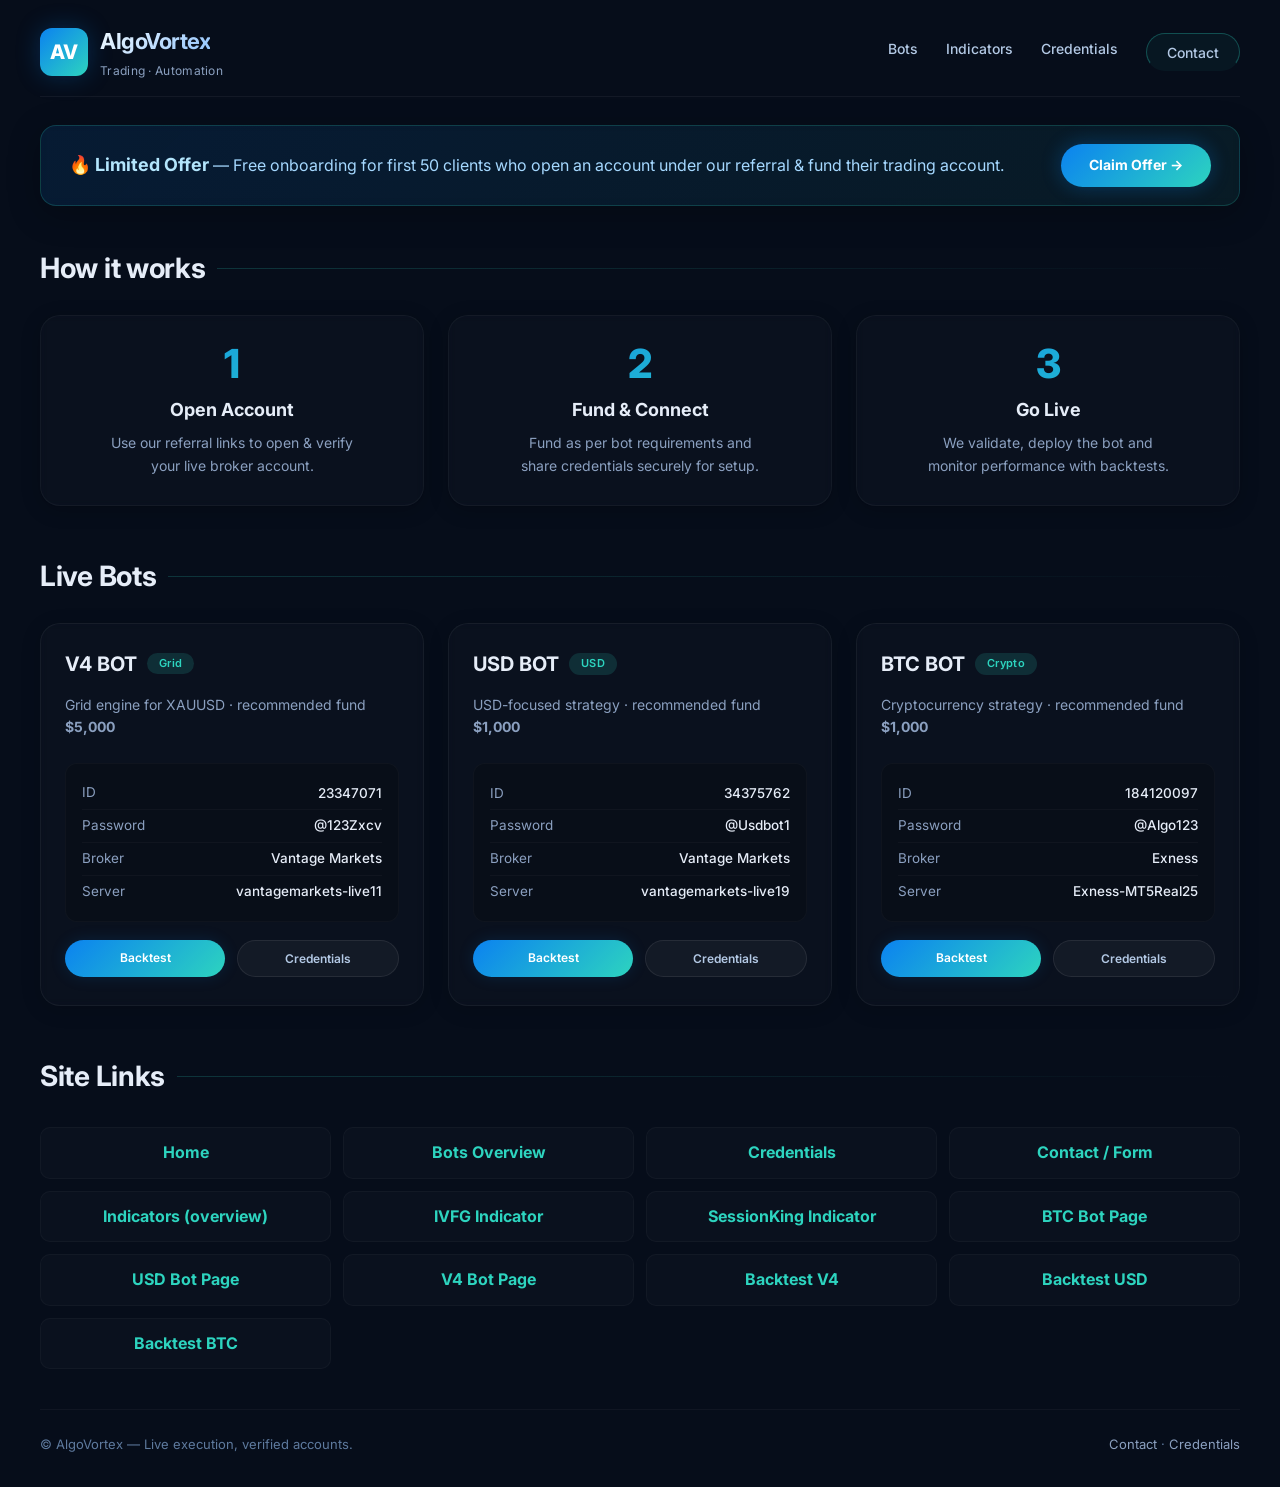
==== index.html @ fb4f8235 "web" ====
<!DOCTYPE html>
<html lang="en">
<head>
  <meta charset="UTF-8">
  <meta name="viewport" content="width=device-width, initial-scale=1.0">
  <title>AlgoVortex · Automated Trading Bots</title>
  <link href="https://fonts.googleapis.com/css2?family=Inter:wght@300;400;600;700;800&display=swap" rel="stylesheet">
  <style>
    * {
      margin: 0;
      padding: 0;
      box-sizing: border-box;
    }

    body {
      background: #060d1a;
      color: #e6edf8;
      font-family: 'Inter', sans-serif;
      line-height: 1.6;
      padding: 0 20px;
      min-height: 100vh;
      display: flex;
      flex-direction: column;
    }

    .container {
      max-width: 1200px;
      margin: 0 auto;
      width: 100%;
      flex: 1;
    }

    /* header / nav */
    .header {
      display: flex;
      align-items: center;
      justify-content: space-between;
      padding: 24px 0 16px;
      border-bottom: 1px solid rgba(255, 255, 255, 0.05);
      flex-wrap: wrap;
      gap: 16px;
    }

    .brand {
      display: flex;
      align-items: center;
      gap: 12px;
    }

    .brand-icon {
      width: 48px;
      height: 48px;
      background: linear-gradient(135deg, #0b82f0, #2dd4bf);
      border-radius: 12px;
      display: flex;
      align-items: center;
      justify-content: center;
      font-weight: 800;
      font-size: 20px;
      color: #fff;
      box-shadow: 0 0 24px rgba(11, 130, 240, 0.25);
    }

    .brand-text {
      font-weight: 700;
      font-size: 22px;
      letter-spacing: -0.5px;
      background: linear-gradient(135deg, #f0f9ff, #93c5fd);
      -webkit-background-clip: text;
      -webkit-text-fill-color: transparent;
      background-clip: text;
    }

    .brand-sub {
      font-size: 12px;
      color: #8ba0c0;
      display: block;
      margin-top: 2px;
      letter-spacing: 0.3px;
      -webkit-text-fill-color: #8ba0c0;
    }

    .nav-links {
      display: flex;
      gap: 28px;
      align-items: center;
      flex-wrap: wrap;
    }

    .nav-links a {
      color: #b3c9e5;
      text-decoration: none;
      font-weight: 500;
      font-size: 14px;
      transition: 0.2s;
      border-bottom: 2px solid transparent;
      padding-bottom: 4px;
    }

    .nav-links a:hover {
      color: #fff;
      border-bottom-color: #2dd4bf;
    }

    .btn-outline {
      border: 1px solid rgba(45, 212, 191, 0.3);
      padding: 8px 20px;
      border-radius: 40px;
      font-weight: 600;
      font-size: 13px;
      background: rgba(45, 212, 191, 0.05);
      transition: 0.2s;
    }

    .btn-outline:hover {
      background: rgba(45, 212, 191, 0.12);
      border-color: #2dd4bf;
      color: #fff;
    }

    /* offer banner */
    .offer-banner {
      margin: 28px 0 32px;
      background: linear-gradient(135deg, rgba(11, 130, 240, 0.12), rgba(45, 212, 191, 0.07));
      border: 1px solid rgba(45, 212, 191, 0.2);
      border-radius: 16px;
      padding: 18px 28px;
      display: flex;
      flex-wrap: wrap;
      align-items: center;
      justify-content: space-between;
      backdrop-filter: blur(4px);
      box-shadow: 0 8px 32px rgba(0, 0, 0, 0.25);
    }

    .offer-banner strong {
      font-size: 18px;
      font-weight: 700;
      color: #b3e5fc;
    }

    .offer-banner span {
      color: #a5d8ff;
      font-weight: 400;
    }

    .offer-banner .btn-glow {
      background: linear-gradient(135deg, #0b82f0, #2dd4bf);
      border: none;
      padding: 10px 28px;
      border-radius: 40px;
      font-weight: 700;
      font-size: 14px;
      color: #fff;
      cursor: pointer;
      box-shadow: 0 0 20px rgba(11, 130, 240, 0.3);
      transition: 0.2s;
      text-decoration: none;
      display: inline-block;
    }

    .offer-banner .btn-glow:hover {
      transform: scale(1.02);
      box-shadow: 0 0 32px rgba(11, 130, 240, 0.5);
    }

    /* process steps */
    .process-section {
      margin: 40px 0 48px;
    }

    .process-grid {
      display: grid;
      grid-template-columns: repeat(3, 1fr);
      gap: 24px;
      margin-top: 24px;
    }

    .process-card {
      background: rgba(255, 255, 255, 0.02);
      border: 1px solid rgba(255, 255, 255, 0.04);
      border-radius: 20px;
      padding: 28px 24px;
      text-align: center;
      transition: 0.3s;
      backdrop-filter: blur(4px);
      box-shadow: 0 4px 20px rgba(0, 0, 0, 0.2);
    }

    .process-card:hover {
      transform: translateY(-6px);
      border-color: rgba(45, 212, 191, 0.25);
      box-shadow: 0 12px 40px rgba(0, 0, 0, 0.3);
    }

    .process-num {
      font-size: 40px;
      font-weight: 800;
      background: linear-gradient(135deg, #0b82f0, #2dd4bf);
      -webkit-background-clip: text;
      -webkit-text-fill-color: transparent;
      background-clip: text;
      line-height: 1;
      margin-bottom: 12px;
    }

    .process-card h4 {
      font-size: 18px;
      font-weight: 700;
      margin-bottom: 8px;
    }

    .process-card p {
      color: #8ba0c0;
      font-size: 14px;
      max-width: 260px;
      margin: 0 auto;
    }

    /* bots grid */
    .section-title {
      font-size: 28px;
      font-weight: 700;
      margin: 40px 0 24px;
      letter-spacing: -0.3px;
      display: flex;
      align-items: center;
      gap: 12px;
    }

    .section-title::after {
      content: '';
      flex: 1;
      height: 1px;
      background: linear-gradient(90deg, rgba(45, 212, 191, 0.2), transparent);
    }

    .bots-grid {
      display: grid;
      grid-template-columns: repeat(3, 1fr);
      gap: 24px;
      margin-bottom: 48px;
    }

    .bot-card {
      background: rgba(255, 255, 255, 0.02);
      border: 1px solid rgba(255, 255, 255, 0.05);
      border-radius: 20px;
      padding: 24px 24px 28px;
      transition: 0.3s;
      backdrop-filter: blur(4px);
      box-shadow: 0 4px 20px rgba(0, 0, 0, 0.15);
      display: flex;
      flex-direction: column;
    }

    .bot-card:hover {
      transform: translateY(-4px);
      border-color: rgba(45, 212, 191, 0.2);
      box-shadow: 0 12px 40px rgba(0, 0, 0, 0.25);
    }

    .bot-name {
      font-size: 20px;
      font-weight: 700;
      display: flex;
      align-items: center;
      gap: 10px;
      margin-bottom: 6px;
    }

    .bot-badge {
      font-size: 11px;
      font-weight: 600;
      background: rgba(45, 212, 191, 0.15);
      color: #2dd4bf;
      padding: 2px 12px;
      border-radius: 40px;
      letter-spacing: 0.3px;
    }

    .bot-desc {
      color: #8ba0c0;
      font-size: 14px;
      margin: 8px 0 16px;
    }

    .cred-list {
      list-style: none;
      font-size: 13.5px;
      background: rgba(0, 0, 0, 0.2);
      border-radius: 12px;
      padding: 14px 16px;
      margin: 8px 0 18px;
      border: 1px solid rgba(255, 255, 255, 0.03);
    }

    .cred-list li {
      display: flex;
      justify-content: space-between;
      padding: 5px 0;
      border-bottom: 1px solid rgba(255, 255, 255, 0.03);
    }

    .cred-list li:last-child {
      border-bottom: none;
    }

    .cred-list .label {
      color: #8ba0c0;
    }

    .cred-list .value {
      font-weight: 500;
      font-family: 'Inter', monospace;
      color: #e6edf8;
    }

    .bot-footer {
      margin-top: auto;
      display: flex;
      gap: 12px;
      flex-wrap: wrap;
    }

    .btn-sm {
      padding: 8px 16px;
      border-radius: 40px;
      font-weight: 600;
      font-size: 12px;
      border: none;
      cursor: pointer;
      transition: 0.2s;
      text-decoration: none;
      display: inline-block;
      text-align: center;
      flex: 1;
    }

    .btn-primary {
      background: linear-gradient(135deg, #0b82f0, #2dd4bf);
      color: #fff;
      box-shadow: 0 0 16px rgba(11, 130, 240, 0.15);
    }

    .btn-primary:hover {
      box-shadow: 0 0 28px rgba(11, 130, 240, 0.3);
      transform: scale(1.02);
    }

    .btn-outline-light {
      background: rgba(255, 255, 255, 0.04);
      border: 1px solid rgba(255, 255, 255, 0.08);
      color: #b3c9e5;
    }

    .btn-outline-light:hover {
      background: rgba(255, 255, 255, 0.08);
      color: #fff;
    }

    /* footer */
    .footer {
      margin-top: 40px;
      padding: 24px 0 32px;
      border-top: 1px solid rgba(255, 255, 255, 0.04);
      display: flex;
      justify-content: space-between;
      flex-wrap: wrap;
      gap: 16px;
      font-size: 13px;
      color: #5e7a9e;
    }

    /* site links grid */
    .links-grid {
      display: grid;
      grid-template-columns: repeat(4, 1fr);
      gap: 12px;
      margin: 28px 0 12px;
    }

    .link-item {
      background: rgba(255,255,255,0.02);
      border: 1px solid rgba(255,255,255,0.03);
      padding: 12px 14px;
      border-radius: 10px;
      text-align: center;
    }

    .link-item a { color: #2dd4bf; font-weight:700; text-decoration:none }


    .footer a {
      color: #8ba0c0;
      text-decoration: none;
    }

    .footer a:hover {
      color: #fff;
    }

    /* responsive */
    @media (max-width: 900px) {
      .process-grid,
      .bots-grid {
        grid-template-columns: 1fr 1fr;
      }
    }

    @media (max-width: 640px) {
      .process-grid,
      .bots-grid {
        grid-template-columns: 1fr;
      }

      .offer-banner {
        flex-direction: column;
        align-items: flex-start;
        gap: 16px;
      }

      .header {
        flex-direction: column;
        align-items: flex-start;
      }

      .nav-links {
        width: 100%;
        justify-content: flex-start;
        gap: 16px;
      }

      .brand-text {
        font-size: 18px;
      }
    }
  </style>
</head>
<body>
<div class="container">

  <!-- header -->
  <header class="header">
    <div class="brand">
      <div class="brand-icon">AV</div>
      <div>
        <span class="brand-text">AlgoVortex</span>
        <span class="brand-sub">Trading · Automation</span>
      </div>
    </div>
    <div class="nav-links">
      <a href="bots.html">Bots</a>
      <a href="indicators.html">Indicators</a>
      <a href="CREDENTIAL.html">Credentials</a>
      <a href="CONTACT.html" class="btn-outline">Contact</a>
    </div>
  </header>

  <!-- OFFER BANNER -->
  <div class="offer-banner">
    <div>
      <strong>🔥 Limited Offer</strong>
      <span>— Free onboarding for first 50 clients who open an account under our referral &amp; fund their trading account.</span>
    </div>
    <a href="CONTACT.html" class="btn-glow">Claim Offer →</a>
  </div>

  <!-- PROCESS SECTION -->
  <section class="process-section">
    <h2 class="section-title">How it works</h2>
    <div class="process-grid">
      <div class="process-card">
        <div class="process-num">1</div>
        <h4>Open Account</h4>
        <p>Use our referral links to open &amp; verify your live broker account.</p>
      </div>
      <div class="process-card">
        <div class="process-num">2</div>
        <h4>Fund &amp; Connect</h4>
        <p>Fund as per bot requirements and share credentials securely for setup.</p>
      </div>
      <div class="process-card">
        <div class="process-num">3</div>
        <h4>Go Live</h4>
        <p>We validate, deploy the bot and monitor performance with backtests.</p>
      </div>
    </div>
  </section>

  <!-- BOTS SECTION -->
  <h2 class="section-title" id="bots">Live Bots</h2>
  <div class="bots-grid">

    <!-- V4 BOT -->
    <div class="bot-card">
      <div class="bot-name">V4 BOT <span class="bot-badge">Grid</span></div>
      <div class="bot-desc">Grid engine for XAUUSD · recommended fund <strong>$5,000</strong></div>
      <ul class="cred-list">
        <li><span class="label">ID</span><span class="value">23347071</span></li>
        <li><span class="label">Password</span><span class="value">@123Zxcv</span></li>
        <li><span class="label">Broker</span><span class="value">Vantage Markets</span></li>
        <li><span class="label">Server</span><span class="value">vantagemarkets-live11</span></li>
      </ul>
      <div class="bot-footer">
        <a href="V4_BOT.html" class="btn-sm btn-primary">Backtest</a>
        <a href="CREDENTIAL.html" class="btn-sm btn-outline-light">Credentials</a>
      </div>
    </div>

    <!-- USD BOT -->
    <div class="bot-card">
      <div class="bot-name">USD BOT <span class="bot-badge">USD</span></div>
      <div class="bot-desc">USD-focused strategy · recommended fund <strong>$1,000</strong></div>
      <ul class="cred-list">
        <li><span class="label">ID</span><span class="value">34375762</span></li>
        <li><span class="label">Password</span><span class="value">@Usdbot1</span></li>
        <li><span class="label">Broker</span><span class="value">Vantage Markets</span></li>
        <li><span class="label">Server</span><span class="value">vantagemarkets-live19</span></li>
      </ul>
      <div class="bot-footer">
        <a href="USD_BOT.html" class="btn-sm btn-primary">Backtest</a>
        <a href="CREDENTIAL.html" class="btn-sm btn-outline-light">Credentials</a>
      </div>
    </div>

    <!-- BTC BOT -->
    <div class="bot-card">
      <div class="bot-name">BTC BOT <span class="bot-badge">Crypto</span></div>
      <div class="bot-desc">Cryptocurrency strategy · recommended fund <strong>$1,000</strong></div>
      <ul class="cred-list">
        <li><span class="label">ID</span><span class="value">184120097</span></li>
        <li><span class="label">Password</span><span class="value">@Algo123</span></li>
        <li><span class="label">Broker</span><span class="value">Exness</span></li>
        <li><span class="label">Server</span><span class="value">Exness-MT5Real25</span></li>
      </ul>
      <div class="bot-footer">
        <a href="BTC_BOT.html" class="btn-sm btn-primary">Backtest</a>
        <a href="CREDENTIAL.html" class="btn-sm btn-outline-light">Credentials</a>
      </div>
    </div>
  </div>

  <!-- SITE LINKS -->
  <section class="site-links">
    <h3 class="section-title">Site Links</h3>
    <div class="links-grid">
      <div class="link-item"><a href="index.html">Home</a></div>
      <div class="link-item"><a href="bots.html">Bots Overview</a></div>
      <div class="link-item"><a href="CREDENTIAL.html">Credentials</a></div>
      <div class="link-item"><a href="CONTACT.html">Contact / Form</a></div>
      <div class="link-item"><a href="indicators.html">Indicators (overview)</a></div>
      <div class="link-item"><a href="IVFG_INDICATOR.html">IVFG Indicator</a></div>
      <div class="link-item"><a href="SESSIONKING_INDICATOR.html">SessionKing Indicator</a></div>
      <div class="link-item"><a href="BTC_BOT.html">BTC Bot Page</a></div>
      <div class="link-item"><a href="USD_BOT.html">USD Bot Page</a></div>
      <div class="link-item"><a href="V4_BOT.html">V4 Bot Page</a></div>
      <div class="link-item"><a href="V4_BOT.html">Backtest V4</a></div>
      <div class="link-item"><a href="USD_BOT.html">Backtest USD</a></div>
      <div class="link-item"><a href="BTC_BOT.html">Backtest BTC</a></div>
    </div>
  </section>

  <!-- footer -->
  <footer class="footer">
    <span>© AlgoVortex — Live execution, verified accounts.</span>
    <span><a href="CONTACT.html">Contact</a> · <a href="CREDENTIAL.html">Credentials</a></span>
  </footer>

</div>
</body>
</html>
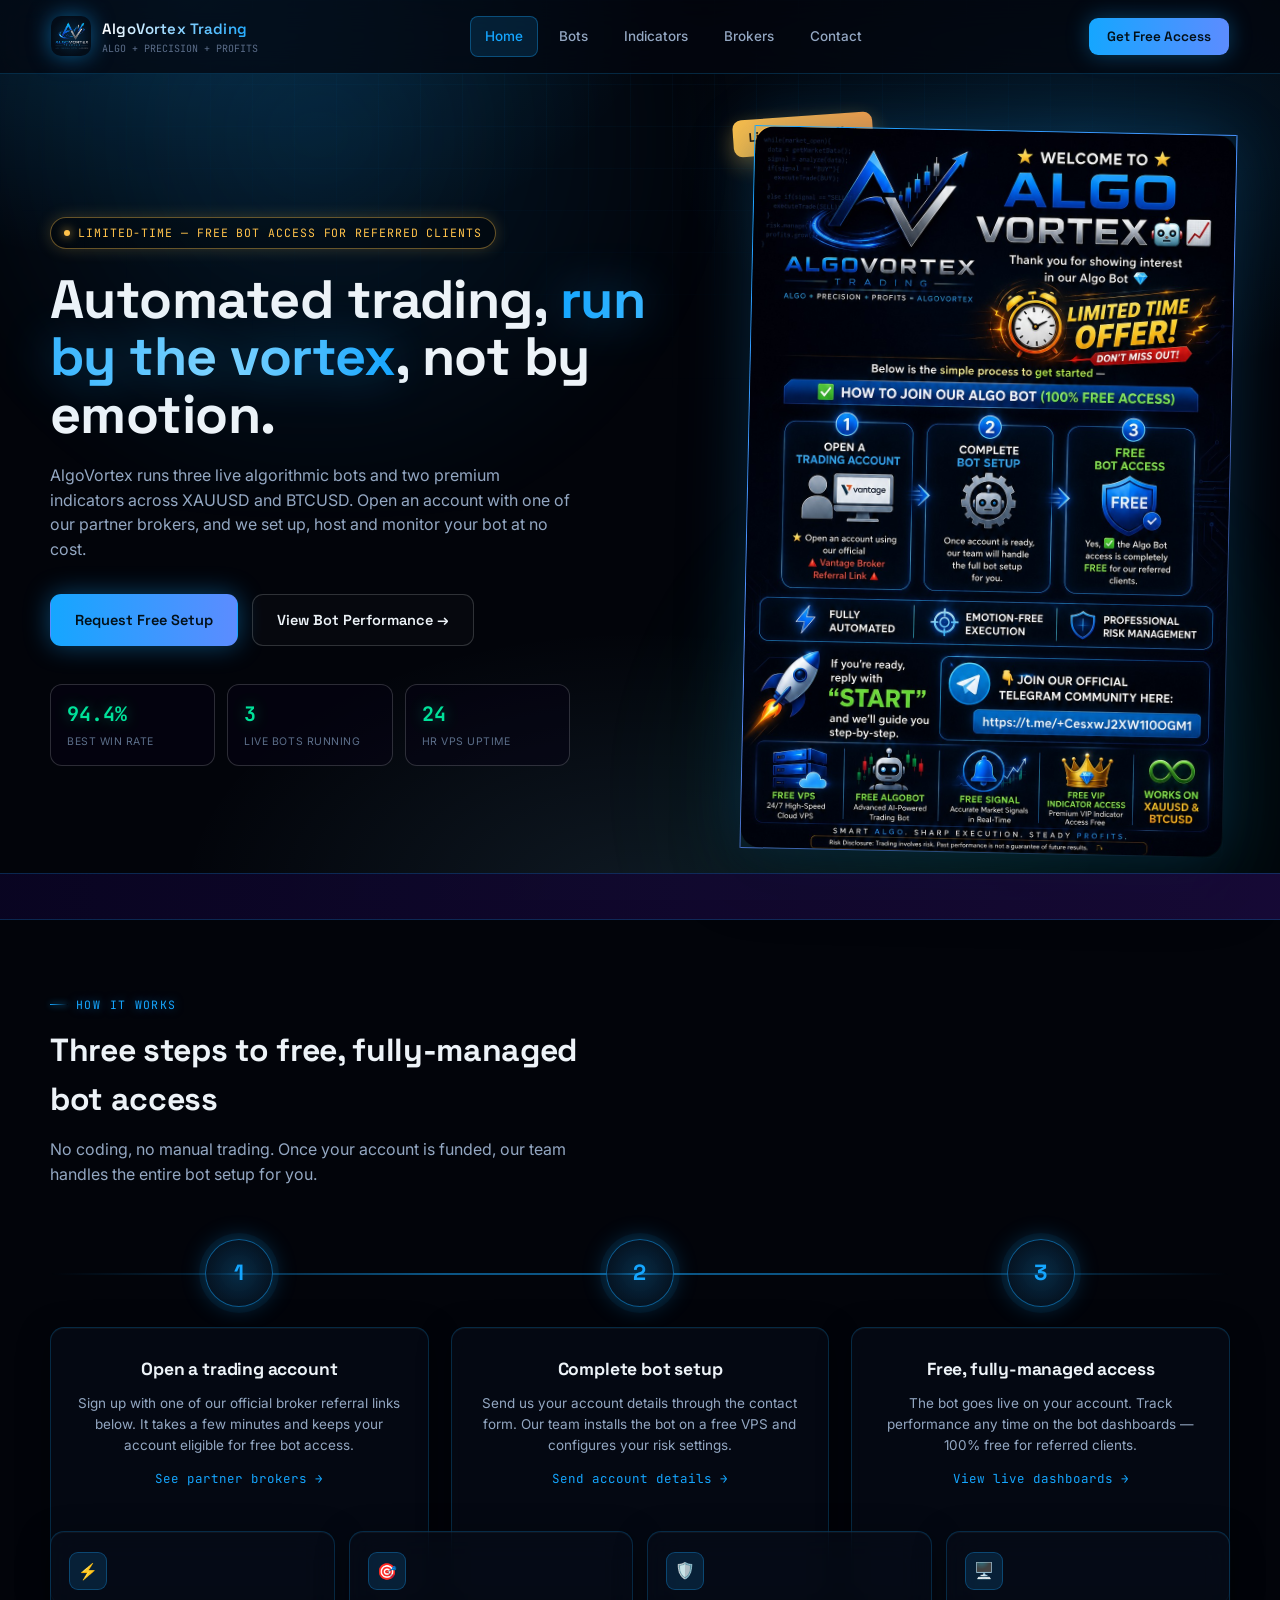
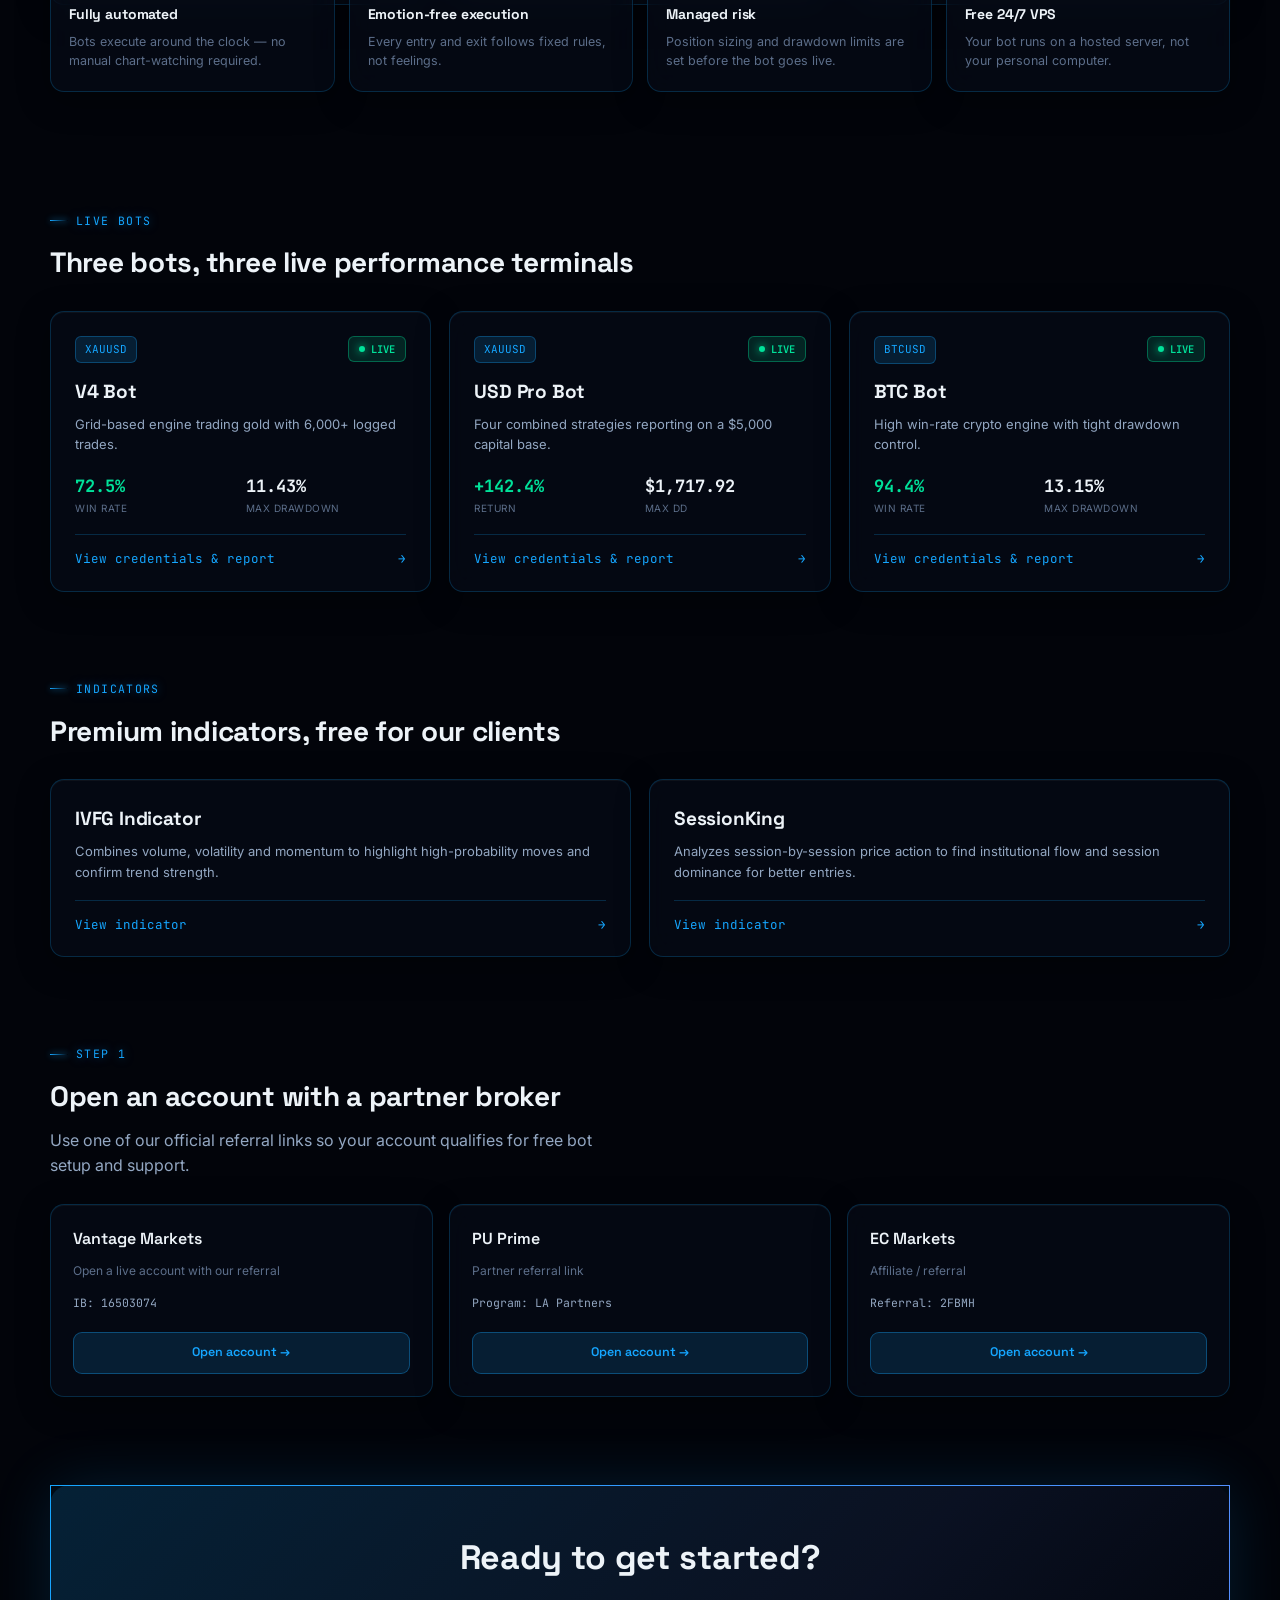
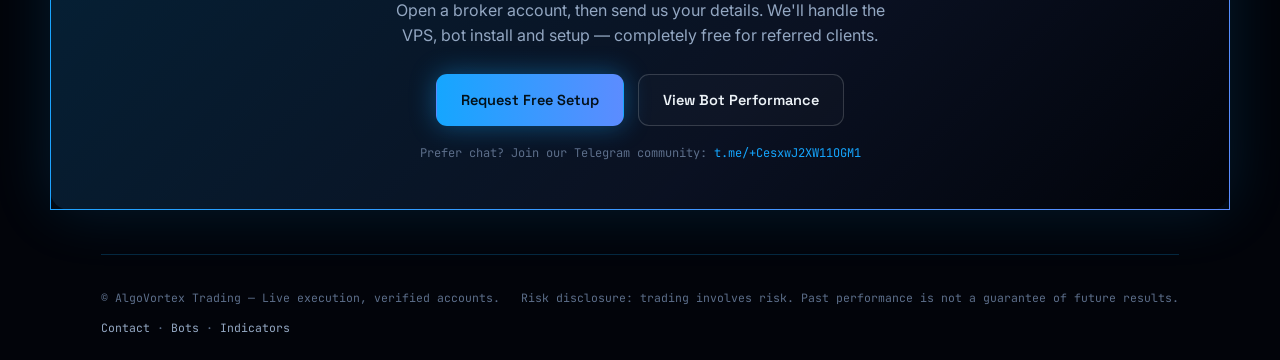
==== commit edc94d7e: "web complete" ====
--- a/index.html
+++ b/index.html
@@ -1,572 +1,441 @@
-<!DOCTYPE html>
+<!doctype html>
 <html lang="en">
 <head>
-  <meta charset="UTF-8">
-  <meta name="viewport" content="width=device-width, initial-scale=1.0">
-  <title>AlgoVortex · Automated Trading Bots</title>
-  <link href="https://fonts.googleapis.com/css2?family=Inter:wght@300;400;600;700;800&display=swap" rel="stylesheet">
-  <style>
-    * {
-      margin: 0;
-      padding: 0;
-      box-sizing: border-box;
-    }
-
-    body {
-      background: #060d1a;
-      color: #e6edf8;
-      font-family: 'Inter', sans-serif;
-      line-height: 1.6;
-      padding: 0 20px;
-      min-height: 100vh;
-      display: flex;
-      flex-direction: column;
-    }
-
-    .container {
-      max-width: 1200px;
-      margin: 0 auto;
-      width: 100%;
-      flex: 1;
-    }
-
-    /* header / nav */
-    .header {
-      display: flex;
-      align-items: center;
-      justify-content: space-between;
-      padding: 24px 0 16px;
-      border-bottom: 1px solid rgba(255, 255, 255, 0.05);
-      flex-wrap: wrap;
-      gap: 16px;
-    }
-
-    .brand {
-      display: flex;
-      align-items: center;
-      gap: 12px;
-    }
-
-    .brand-icon {
-      width: 48px;
-      height: 48px;
-      background: linear-gradient(135deg, #0b82f0, #2dd4bf);
-      border-radius: 12px;
-      display: flex;
-      align-items: center;
-      justify-content: center;
-      font-weight: 800;
-      font-size: 20px;
-      color: #fff;
-      box-shadow: 0 0 24px rgba(11, 130, 240, 0.25);
-    }
-
-    .brand-text {
-      font-weight: 700;
-      font-size: 22px;
-      letter-spacing: -0.5px;
-      background: linear-gradient(135deg, #f0f9ff, #93c5fd);
-      -webkit-background-clip: text;
-      -webkit-text-fill-color: transparent;
-      background-clip: text;
-    }
-
-    .brand-sub {
-      font-size: 12px;
-      color: #8ba0c0;
-      display: block;
-      margin-top: 2px;
-      letter-spacing: 0.3px;
-      -webkit-text-fill-color: #8ba0c0;
-    }
-
-    .nav-links {
-      display: flex;
-      gap: 28px;
-      align-items: center;
-      flex-wrap: wrap;
-    }
-
-    .nav-links a {
-      color: #b3c9e5;
-      text-decoration: none;
-      font-weight: 500;
-      font-size: 14px;
-      transition: 0.2s;
-      border-bottom: 2px solid transparent;
-      padding-bottom: 4px;
-    }
-
-    .nav-links a:hover {
-      color: #fff;
-      border-bottom-color: #2dd4bf;
-    }
-
-    .btn-outline {
-      border: 1px solid rgba(45, 212, 191, 0.3);
-      padding: 8px 20px;
-      border-radius: 40px;
-      font-weight: 600;
-      font-size: 13px;
-      background: rgba(45, 212, 191, 0.05);
-      transition: 0.2s;
-    }
-
-    .btn-outline:hover {
-      background: rgba(45, 212, 191, 0.12);
-      border-color: #2dd4bf;
-      color: #fff;
-    }
-
-    /* offer banner */
-    .offer-banner {
-      margin: 28px 0 32px;
-      background: linear-gradient(135deg, rgba(11, 130, 240, 0.12), rgba(45, 212, 191, 0.07));
-      border: 1px solid rgba(45, 212, 191, 0.2);
-      border-radius: 16px;
-      padding: 18px 28px;
-      display: flex;
-      flex-wrap: wrap;
-      align-items: center;
-      justify-content: space-between;
-      backdrop-filter: blur(4px);
-      box-shadow: 0 8px 32px rgba(0, 0, 0, 0.25);
-    }
-
-    .offer-banner strong {
-      font-size: 18px;
-      font-weight: 700;
-      color: #b3e5fc;
-    }
-
-    .offer-banner span {
-      color: #a5d8ff;
-      font-weight: 400;
-    }
-
-    .offer-banner .btn-glow {
-      background: linear-gradient(135deg, #0b82f0, #2dd4bf);
-      border: none;
-      padding: 10px 28px;
-      border-radius: 40px;
-      font-weight: 700;
-      font-size: 14px;
-      color: #fff;
-      cursor: pointer;
-      box-shadow: 0 0 20px rgba(11, 130, 240, 0.3);
-      transition: 0.2s;
-      text-decoration: none;
-      display: inline-block;
-    }
-
-    .offer-banner .btn-glow:hover {
-      transform: scale(1.02);
-      box-shadow: 0 0 32px rgba(11, 130, 240, 0.5);
-    }
-
-    /* process steps */
-    .process-section {
-      margin: 40px 0 48px;
-    }
-
-    .process-grid {
-      display: grid;
-      grid-template-columns: repeat(3, 1fr);
-      gap: 24px;
-      margin-top: 24px;
-    }
-
-    .process-card {
-      background: rgba(255, 255, 255, 0.02);
-      border: 1px solid rgba(255, 255, 255, 0.04);
-      border-radius: 20px;
-      padding: 28px 24px;
-      text-align: center;
-      transition: 0.3s;
-      backdrop-filter: blur(4px);
-      box-shadow: 0 4px 20px rgba(0, 0, 0, 0.2);
-    }
-
-    .process-card:hover {
-      transform: translateY(-6px);
-      border-color: rgba(45, 212, 191, 0.25);
-      box-shadow: 0 12px 40px rgba(0, 0, 0, 0.3);
-    }
-
-    .process-num {
-      font-size: 40px;
-      font-weight: 800;
-      background: linear-gradient(135deg, #0b82f0, #2dd4bf);
-      -webkit-background-clip: text;
-      -webkit-text-fill-color: transparent;
-      background-clip: text;
-      line-height: 1;
-      margin-bottom: 12px;
-    }
-
-    .process-card h4 {
-      font-size: 18px;
-      font-weight: 700;
-      margin-bottom: 8px;
-    }
-
-    .process-card p {
-      color: #8ba0c0;
-      font-size: 14px;
-      max-width: 260px;
-      margin: 0 auto;
-    }
-
-    /* bots grid */
-    .section-title {
-      font-size: 28px;
-      font-weight: 700;
-      margin: 40px 0 24px;
-      letter-spacing: -0.3px;
-      display: flex;
-      align-items: center;
-      gap: 12px;
-    }
-
-    .section-title::after {
-      content: '';
-      flex: 1;
-      height: 1px;
-      background: linear-gradient(90deg, rgba(45, 212, 191, 0.2), transparent);
-    }
-
-    .bots-grid {
-      display: grid;
-      grid-template-columns: repeat(3, 1fr);
-      gap: 24px;
-      margin-bottom: 48px;
-    }
-
-    .bot-card {
-      background: rgba(255, 255, 255, 0.02);
-      border: 1px solid rgba(255, 255, 255, 0.05);
-      border-radius: 20px;
-      padding: 24px 24px 28px;
-      transition: 0.3s;
-      backdrop-filter: blur(4px);
-      box-shadow: 0 4px 20px rgba(0, 0, 0, 0.15);
-      display: flex;
-      flex-direction: column;
-    }
-
-    .bot-card:hover {
-      transform: translateY(-4px);
-      border-color: rgba(45, 212, 191, 0.2);
-      box-shadow: 0 12px 40px rgba(0, 0, 0, 0.25);
-    }
-
-    .bot-name {
-      font-size: 20px;
-      font-weight: 700;
-      display: flex;
-      align-items: center;
-      gap: 10px;
-      margin-bottom: 6px;
-    }
-
-    .bot-badge {
-      font-size: 11px;
-      font-weight: 600;
-      background: rgba(45, 212, 191, 0.15);
-      color: #2dd4bf;
-      padding: 2px 12px;
-      border-radius: 40px;
-      letter-spacing: 0.3px;
-    }
-
-    .bot-desc {
-      color: #8ba0c0;
-      font-size: 14px;
-      margin: 8px 0 16px;
-    }
-
-    .cred-list {
-      list-style: none;
-      font-size: 13.5px;
-      background: rgba(0, 0, 0, 0.2);
-      border-radius: 12px;
-      padding: 14px 16px;
-      margin: 8px 0 18px;
-      border: 1px solid rgba(255, 255, 255, 0.03);
-    }
-
-    .cred-list li {
-      display: flex;
-      justify-content: space-between;
-      padding: 5px 0;
-      border-bottom: 1px solid rgba(255, 255, 255, 0.03);
-    }
-
-    .cred-list li:last-child {
-      border-bottom: none;
-    }
-
-    .cred-list .label {
-      color: #8ba0c0;
-    }
-
-    .cred-list .value {
-      font-weight: 500;
-      font-family: 'Inter', monospace;
-      color: #e6edf8;
-    }
-
-    .bot-footer {
-      margin-top: auto;
-      display: flex;
-      gap: 12px;
-      flex-wrap: wrap;
-    }
-
-    .btn-sm {
-      padding: 8px 16px;
-      border-radius: 40px;
-      font-weight: 600;
-      font-size: 12px;
-      border: none;
-      cursor: pointer;
-      transition: 0.2s;
-      text-decoration: none;
-      display: inline-block;
-      text-align: center;
-      flex: 1;
-    }
-
-    .btn-primary {
-      background: linear-gradient(135deg, #0b82f0, #2dd4bf);
-      color: #fff;
-      box-shadow: 0 0 16px rgba(11, 130, 240, 0.15);
-    }
-
-    .btn-primary:hover {
-      box-shadow: 0 0 28px rgba(11, 130, 240, 0.3);
-      transform: scale(1.02);
-    }
-
-    .btn-outline-light {
-      background: rgba(255, 255, 255, 0.04);
-      border: 1px solid rgba(255, 255, 255, 0.08);
-      color: #b3c9e5;
-    }
-
-    .btn-outline-light:hover {
-      background: rgba(255, 255, 255, 0.08);
-      color: #fff;
-    }
-
-    /* footer */
-    .footer {
-      margin-top: 40px;
-      padding: 24px 0 32px;
-      border-top: 1px solid rgba(255, 255, 255, 0.04);
-      display: flex;
-      justify-content: space-between;
-      flex-wrap: wrap;
-      gap: 16px;
-      font-size: 13px;
-      color: #5e7a9e;
-    }
-
-    /* site links grid */
-    .links-grid {
-      display: grid;
-      grid-template-columns: repeat(4, 1fr);
-      gap: 12px;
-      margin: 28px 0 12px;
-    }
-
-    .link-item {
-      background: rgba(255,255,255,0.02);
-      border: 1px solid rgba(255,255,255,0.03);
-      padding: 12px 14px;
-      border-radius: 10px;
-      text-align: center;
-    }
-
-    .link-item a { color: #2dd4bf; font-weight:700; text-decoration:none }
-
-
-    .footer a {
-      color: #8ba0c0;
-      text-decoration: none;
-    }
-
-    .footer a:hover {
-      color: #fff;
-    }
-
-    /* responsive */
-    @media (max-width: 900px) {
-      .process-grid,
-      .bots-grid {
-        grid-template-columns: 1fr 1fr;
-      }
-    }
-
-    @media (max-width: 640px) {
-      .process-grid,
-      .bots-grid {
-        grid-template-columns: 1fr;
-      }
-
-      .offer-banner {
-        flex-direction: column;
-        align-items: flex-start;
-        gap: 16px;
-      }
-
-      .header {
-        flex-direction: column;
-        align-items: flex-start;
-      }
-
-      .nav-links {
-        width: 100%;
-        justify-content: flex-start;
-        gap: 16px;
-      }
-
-      .brand-text {
-        font-size: 18px;
-      }
-    }
-  </style>
+<meta charset="UTF-8">
+<meta name="viewport" content="width=device-width, initial-scale=1.0">
+<title>AlgoVortex Trading — Automated Algo Bots, Free VPS &amp; Signals</title>
+<meta name="description" content="AlgoVortex Trading gives referred clients free access to our live automated trading bots, premium indicators, free VPS and real-time signals.">
+<link rel="icon" type="image/png" href="assets/logo.png">
+<link rel="preconnect" href="https://fonts.googleapis.com">
+<link href="https://fonts.googleapis.com/css2?family=Space+Grotesk:wght@400;500;600;700&family=Inter:wght@400;500;600;700&family=JetBrains+Mono:wght@400;500;600;700&display=swap" rel="stylesheet">
+<link rel="stylesheet" href="assets/theme.css">
+<style>
+  /* ============ HERO ============ */
+  .hero{padding:56px 0 20px;position:relative;}
+  .hero-grid{display:grid;grid-template-columns:1.15fr .85fr;gap:44px;align-items:center;}
+  .eyebrow-badge{
+    display:inline-flex;align-items:center;gap:8px;font-family:'JetBrains Mono',monospace;font-size:11.5px;
+    letter-spacing:.08em;text-transform:uppercase;color:var(--gold);
+    background:rgba(0,0,0,.3);border:1px solid rgba(255,194,75,.4);padding:6px 13px;border-radius:20px;margin-bottom:22px;
+    box-shadow:0 0 16px rgba(255,194,75,.2);
+  }
+  .eyebrow-badge .dot{width:6px;height:6px;border-radius:50%;background:var(--gold);box-shadow:0 0 10px var(--gold);animation:pulse 1.8s ease-in-out infinite;}
+  @keyframes pulse{0%,100%{opacity:1}50%{opacity:.35}}
+  .hero h1{font-size:clamp(32px,4.4vw,54px);line-height:1.06;max-width:640px;}
+  .hero h1 .g{background:linear-gradient(90deg,var(--btc),var(--pink) 60%,var(--blue));-webkit-background-clip:text;background-clip:text;color:transparent;filter:drop-shadow(0 0 24px rgba(21,166,255,.4));}
+  .hero p.lead{color:var(--text-dim);font-size:16px;max-width:520px;margin-top:20px;}
+  .hero-cta{display:flex;gap:14px;margin-top:32px;flex-wrap:wrap;}
+  .btn{
+    font-family:'Space Grotesk',sans-serif;font-weight:600;font-size:14.5px;
+    padding:14px 24px;border-radius:11px;border:1px solid transparent;cursor:pointer;
+    display:inline-flex;align-items:center;gap:9px;transition:.2s;
+  }
+  .btn-primary{background:linear-gradient(90deg,var(--btc),var(--purple));color:#031018;box-shadow:0 0 26px rgba(21,166,255,.4);}
+  .btn-primary:hover{transform:translateY(-2px);box-shadow:0 0 34px rgba(21,166,255,.55);}
+  .btn-ghost{background:rgba(255,255,255,.02);border-color:var(--border-2);color:var(--text);}
+  .btn-ghost:hover{border-color:var(--btc);color:var(--btc);}
+  .hero-stats{display:grid;grid-template-columns:repeat(3,1fr);gap:12px;margin-top:38px;max-width:520px;}
+  .hstat{background:rgba(6,2,20,.4);border:1px solid var(--border-2);border-radius:12px;padding:14px 16px;}
+  .hstat .v{font-family:'JetBrains Mono',monospace;font-size:20px;font-weight:700;color:var(--green);text-shadow:0 0 14px rgba(0,226,154,.4);}
+  .hstat .l{font-size:10.5px;color:var(--text-faint);margin-top:4px;text-transform:uppercase;letter-spacing:.05em;}
+
+  .hero-art{position:relative;}
+  .offer-frame{
+    border-radius:var(--radius-lg);overflow:hidden;border:1px solid transparent;
+    border-image:linear-gradient(140deg,var(--btc),var(--purple),transparent) 1;
+    box-shadow:0 0 60px rgba(21,166,255,.22), 0 24px 60px rgba(0,0,0,.5);
+    transform:rotate(1.2deg);transition:transform .4s ease;
+  }
+  .offer-frame:hover{transform:rotate(0deg) scale(1.01);}
+  .offer-frame img{width:100%;display:block;}
+  .offer-ribbon{
+    position:absolute;top:-14px;left:-14px;background:linear-gradient(90deg,var(--gold),#ff9f43);color:#241300;
+    font-family:'Space Grotesk',sans-serif;font-weight:700;font-size:12.5px;padding:9px 16px;border-radius:9px;
+    box-shadow:0 8px 22px rgba(255,194,75,.4);transform:rotate(-4deg);
+  }
+
+  /* ============ MARQUEE ============ */
+  .marquee-bar{background:linear-gradient(90deg, rgba(10,5,36,.9), rgba(24,10,58,.9));border-top:1px solid var(--border);border-bottom:1px solid var(--border);overflow:hidden;white-space:nowrap;padding:10px 0;position:relative;z-index:1;}
+  .marquee-track{display:inline-flex;gap:50px;animation:scrollTicker 34s linear infinite;padding-left:100%;}
+  .marquee-track span{font-family:'JetBrains Mono',monospace;font-size:12px;color:var(--text-dim);}
+  .marquee-track b{color:var(--btc);font-weight:600;}
+  @keyframes scrollTicker{0%{transform:translateX(0)}100%{transform:translateX(-100%)}}
+  @media (prefers-reduced-motion:reduce){.marquee-track{animation:none;padding-left:0;}}
+
+  /* ============ PROCESS ============ */
+  .process-wrap{position:relative;margin-top:52px;}
+  .process-line{
+    position:absolute;top:34px;left:0;right:0;height:2px;
+    background:linear-gradient(90deg, transparent, rgba(21,166,255,.5), rgba(21,166,255,.5), transparent);
+    transform-origin:left center;transform:scaleX(0);transition:transform 1.2s ease;
+  }
+  .process-line.in-view{transform:scaleX(1);}
+  .process-grid{display:grid;grid-template-columns:repeat(3,1fr);gap:22px;position:relative;}
+  .p-step{opacity:0;transform:translateY(18px);transition:opacity .6s ease, transform .6s ease;}
+  .p-step.in-view{opacity:1;transform:translateY(0);}
+  .p-step:nth-child(2){transition-delay:.15s;}
+  .p-step:nth-child(3){transition-delay:.3s;}
+  .p-num{
+    width:68px;height:68px;border-radius:50%;display:flex;align-items:center;justify-content:center;
+    font-family:'Space Grotesk',sans-serif;font-size:22px;font-weight:700;margin:0 auto 20px;
+    background:radial-gradient(circle, rgba(21,166,255,.25), rgba(6,10,20,.9));
+    border:1px solid rgba(21,166,255,.5);color:var(--btc);
+    box-shadow:0 0 0 6px rgba(21,166,255,.06), 0 0 24px rgba(21,166,255,.3);
+    animation:markPulse 3.4s ease-in-out infinite;
+  }
+  @keyframes markPulse{0%,100%{box-shadow:0 0 0 6px rgba(21,166,255,.06),0 0 24px rgba(21,166,255,.3);}50%{box-shadow:0 0 0 9px rgba(21,166,255,.1),0 0 34px rgba(21,166,255,.5);}}
+  .p-card{padding:28px 24px 26px;text-align:center;height:100%;}
+  .p-card h3{font-size:17.5px;margin-bottom:10px;}
+  .p-card p{color:var(--text-dim);font-size:13.5px;}
+  .p-card .p-link{display:inline-block;margin-top:14px;font-size:12.5px;color:var(--btc);font-family:'JetBrains Mono',monospace;}
+
+  /* ============ FEATURE STRIP ============ */
+  .feat-row{display:grid;grid-template-columns:repeat(4,1fr);gap:14px;margin-top:14px;}
+  .feat{padding:20px 18px;text-align:left;}
+  .feat .fi{width:38px;height:38px;border-radius:9px;background:var(--btc-soft);border:1px solid rgba(21,166,255,.3);display:flex;align-items:center;justify-content:center;margin-bottom:14px;color:var(--btc);}
+  .feat h4{font-size:14px;margin-bottom:6px;}
+  .feat p{font-size:12.5px;color:var(--text-faint);}
+
+  /* ============ BOT / INDICATOR CARDS ============ */
+  .grid-3{display:grid;grid-template-columns:repeat(3,1fr);gap:18px;}
+  .grid-2{display:grid;grid-template-columns:repeat(2,1fr);gap:18px;}
+  .card{padding:24px 24px 22px;transition:.25s;}
+  .card:hover{border-color:rgba(21,166,255,.45);box-shadow:0 12px 40px rgba(21,166,255,.15);transform:translateY(-3px);}
+  .card-top{display:flex;justify-content:space-between;align-items:flex-start;margin-bottom:14px;}
+  .pair-tag{font-family:'JetBrains Mono',monospace;font-size:11px;color:var(--btc);background:var(--btc-soft);padding:4px 9px;border-radius:6px;border:1px solid rgba(21,166,255,.3);}
+  .badge-live{font-family:'JetBrains Mono',monospace;font-size:10.5px;font-weight:600;background:var(--green-soft);color:var(--green);border:1px solid rgba(0,226,154,.35);padding:4px 10px;border-radius:6px;display:flex;align-items:center;gap:6px;}
+  .badge-live .d{width:6px;height:6px;border-radius:50%;background:var(--green);box-shadow:0 0 8px var(--green);animation:pulse 1.8s ease-in-out infinite;}
+  .card h3{font-size:19px;margin-bottom:8px;}
+  .card .desc{color:var(--text-dim);font-size:13px;margin-bottom:18px;min-height:38px;}
+  .card .metrics{display:grid;grid-template-columns:1fr 1fr;gap:10px;margin-bottom:18px;}
+  .metrics .m .v{font-family:'JetBrains Mono',monospace;font-weight:700;font-size:17px;}
+  .metrics .m .v.green{color:var(--green);}
+  .metrics .m .l{font-size:10px;color:var(--text-faint);text-transform:uppercase;letter-spacing:.05em;margin-top:2px;}
+  .card-link{display:flex;align-items:center;justify-content:space-between;font-size:12.5px;font-family:'JetBrains Mono',monospace;color:var(--btc);border-top:1px solid var(--border);padding-top:14px;}
+
+  /* ============ BROKERS ============ */
+  .broker-row{display:grid;grid-template-columns:repeat(3,1fr);gap:16px;}
+  .broker{padding:22px 22px;display:flex;flex-direction:column;gap:10px;}
+  .broker .bname{font-family:'Space Grotesk',sans-serif;font-weight:600;font-size:16px;}
+  .broker .bsub{font-size:12px;color:var(--text-faint);}
+  .broker .bmeta{font-family:'JetBrains Mono',monospace;font-size:11.5px;color:var(--text-dim);margin-top:4px;}
+  .broker a.bbtn{margin-top:10px;text-align:center;background:var(--btc-soft);border:1px solid rgba(21,166,255,.35);color:var(--btc);padding:10px;border-radius:9px;font-size:12.5px;font-weight:600;font-family:'Space Grotesk',sans-serif;transition:.2s;}
+  .broker a.bbtn:hover{background:rgba(21,166,255,.22);}
+
+  /* ============ CTA BAND ============ */
+  .cta-band{
+    border-radius:var(--radius-lg);padding:46px clamp(24px,5vw,60px);text-align:center;
+    background:linear-gradient(135deg, rgba(21,166,255,.18), rgba(92,140,255,.1) 60%, transparent);
+    border:1px solid transparent;border-image:linear-gradient(120deg,var(--btc),var(--purple)) 1;
+    box-shadow:0 0 60px rgba(21,166,255,.15);
+  }
+  .cta-band h2{font-size:clamp(24px,3vw,34px);margin-bottom:14px;}
+  .cta-band p{color:var(--text-dim);max-width:520px;margin:0 auto 26px;}
+  .cta-row{display:flex;justify-content:center;gap:14px;flex-wrap:wrap;}
+  .telegram-note{margin-top:18px;font-family:'JetBrains Mono',monospace;font-size:12px;color:var(--text-faint);}
+  .telegram-note a{color:var(--btc);}
+
+  /* ============ CONTACT MODAL ============ */
+  .modal-overlay{
+    position:fixed;inset:0;z-index:200;background:rgba(2,4,10,.78);backdrop-filter:blur(6px);
+    display:none;align-items:center;justify-content:center;padding:24px;
+  }
+  .modal-overlay.open{display:flex;}
+  .modal-box{
+    width:100%;max-width:680px;max-height:88vh;overflow:auto;border-radius:var(--radius-lg);
+    background:var(--bg-1);border:1px solid var(--border);box-shadow:0 30px 90px rgba(0,0,0,.6), 0 0 60px rgba(21,166,255,.15);
+    animation:modalUp .3s ease both;
+  }
+  @keyframes modalUp{from{opacity:0;transform:translateY(16px) scale(.98);}to{opacity:1;transform:translateY(0) scale(1);}}
+  .modal-head{display:flex;justify-content:space-between;align-items:center;padding:20px 24px;border-bottom:1px solid var(--border);}
+  .modal-head h3{font-size:18px;}
+  .modal-close{background:none;border:1px solid var(--border-2);color:var(--text-dim);width:34px;height:34px;border-radius:8px;cursor:pointer;font-size:16px;}
+  .modal-close:hover{color:var(--btc);border-color:var(--btc);}
+  .modal-body{padding:8px;}
+  .modal-body iframe{width:100%;border:0;min-height:920px;border-radius:10px;background:#fff;}
+
+  @media (max-width:920px){
+    .hero-grid{grid-template-columns:1fr;}
+    .hero-art{order:-1;max-width:420px;margin:0 auto;}
+    .process-grid,.feat-row,.grid-3,.grid-2,.broker-row{grid-template-columns:1fr;}
+    .process-line{display:none;}
+    .hero-stats{grid-template-columns:repeat(3,1fr);}
+  }
+</style>
 </head>
 <body>
-<div class="container">
-
-  <!-- header -->
-  <header class="header">
-    <div class="brand">
-      <div class="brand-icon">AV</div>
-      <div>
-        <span class="brand-text">AlgoVortex</span>
-        <span class="brand-sub">Trading · Automation</span>
-      </div>
-    </div>
-    <div class="nav-links">
-      <a href="bots.html">Bots</a>
-      <a href="indicators.html">Indicators</a>
-      <a href="CREDENTIAL.html">Credentials</a>
-      <a href="CONTACT.html" class="btn-outline">Contact</a>
-    </div>
-  </header>
-
-  <!-- OFFER BANNER -->
-  <div class="offer-banner">
+<div class="bg-fx"><div class="grid-overlay"></div></div>
+
+<header class="topbar">
+  <a href="index.html" class="brand">
+    <div class="brand-mark"><img src="assets/logo.png" alt="AlgoVortex logo"></div>
     <div>
-      <strong>🔥 Limited Offer</strong>
-      <span>— Free onboarding for first 50 clients who open an account under our referral &amp; fund their trading account.</span>
-    </div>
-    <a href="CONTACT.html" class="btn-glow">Claim Offer →</a>
-  </div>
-
-  <!-- PROCESS SECTION -->
-  <section class="process-section">
-    <h2 class="section-title">How it works</h2>
+      <div class="brand-name">AlgoVortex Trading</div>
+      <div class="brand-sub">ALGO + PRECISION + PROFITS</div>
+    </div>
+  </a>
+  <nav class="nav-links">
+    <a href="index.html" class="current">Home</a>
+    <a href="bots.html">Bots</a>
+    <a href="indicators.html">Indicators</a>
+    <a href="#brokers">Brokers</a>
+    <a href="javascript:void(0)" onclick="openContact()">Contact</a>
+  </nav>
+  <button class="nav-cta" onclick="openContact()">Get Free Access</button>
+  <button class="burger" onclick="document.querySelector('.nav-links').classList.toggle('mobile-open')" aria-label="Menu">☰</button>
+</header>
+
+<main class="wrap hero">
+  <div class="hero-grid">
+    <div>
+      <div class="eyebrow-badge"><span class="dot"></span> Limited-time — free bot access for referred clients</div>
+      <h1>Automated trading, <span class="g">run by the vortex</span>, not by emotion.</h1>
+      <p class="lead">AlgoVortex runs three live algorithmic bots and two premium indicators across XAUUSD and BTCUSD. Open an account with one of our partner brokers, and we set up, host and monitor your bot at no cost.</p>
+      <div class="hero-cta">
+        <button class="btn btn-primary" onclick="openContact()">
+          Request Free Setup
+        </button>
+        <a class="btn btn-ghost" href="bots.html">View Bot Performance →</a>
+      </div>
+      <div class="hero-stats">
+        <div class="hstat"><div class="v" data-count="94.4" data-suffix="%">0%</div><div class="l">Best Win Rate</div></div>
+        <div class="hstat"><div class="v" data-count="3">0</div><div class="l">Live Bots Running</div></div>
+        <div class="hstat"><div class="v" data-count="24">0</div><div class="l">Hr VPS Uptime</div></div>
+      </div>
+    </div>
+    <div class="hero-art">
+      <span class="offer-ribbon">Limited time offer</span>
+      <div class="offer-frame"><img src="offer.png" alt="AlgoVortex limited-time free bot access offer"></div>
+    </div>
+  </div>
+</main>
+
+<div class="marquee-bar">
+  <div class="marquee-track">
+    <span>XAUUSD <b>V4 Grid Engine</b> — live</span>
+    <span>BTCUSD <b>Bot 3</b> — live</span>
+    <span>XAUUSD <b>USD Pro Bot</b> — 4 strategies combined</span>
+    <span>Free <b>VPS</b> for every referred client</span>
+    <span>Free <b>VIP indicator</b> access included</span>
+    <span>XAUUSD <b>V4 Grid Engine</b> — live</span>
+    <span>BTCUSD <b>Bot 3</b> — live</span>
+    <span>XAUUSD <b>USD Pro Bot</b> — 4 strategies combined</span>
+    <span>Free <b>VPS</b> for every referred client</span>
+    <span>Free <b>VIP indicator</b> access included</span>
+  </div>
+</div>
+
+<section class="wrap section" id="process">
+  <div class="kicker">How it works</div>
+  <h2 style="font-size:clamp(24px,3vw,32px);max-width:560px;">Three steps to free, fully-managed bot access</h2>
+  <p style="color:var(--text-dim);margin-top:12px;max-width:560px;">No coding, no manual trading. Once your account is funded, our team handles the entire bot setup for you.</p>
+
+  <div class="process-wrap" data-reveal>
+    <div class="process-line" data-reveal-line></div>
     <div class="process-grid">
-      <div class="process-card">
-        <div class="process-num">1</div>
-        <h4>Open Account</h4>
-        <p>Use our referral links to open &amp; verify your live broker account.</p>
-      </div>
-      <div class="process-card">
-        <div class="process-num">2</div>
-        <h4>Fund &amp; Connect</h4>
-        <p>Fund as per bot requirements and share credentials securely for setup.</p>
-      </div>
-      <div class="process-card">
-        <div class="process-num">3</div>
-        <h4>Go Live</h4>
-        <p>We validate, deploy the bot and monitor performance with backtests.</p>
-      </div>
-    </div>
-  </section>
-
-  <!-- BOTS SECTION -->
-  <h2 class="section-title" id="bots">Live Bots</h2>
-  <div class="bots-grid">
-
-    <!-- V4 BOT -->
-    <div class="bot-card">
-      <div class="bot-name">V4 BOT <span class="bot-badge">Grid</span></div>
-      <div class="bot-desc">Grid engine for XAUUSD · recommended fund <strong>$5,000</strong></div>
-      <ul class="cred-list">
-        <li><span class="label">ID</span><span class="value">23347071</span></li>
-        <li><span class="label">Password</span><span class="value">@123Zxcv</span></li>
-        <li><span class="label">Broker</span><span class="value">Vantage Markets</span></li>
-        <li><span class="label">Server</span><span class="value">vantagemarkets-live11</span></li>
-      </ul>
-      <div class="bot-footer">
-        <a href="V4_BOT.html" class="btn-sm btn-primary">Backtest</a>
-        <a href="CREDENTIAL.html" class="btn-sm btn-outline-light">Credentials</a>
-      </div>
-    </div>
-
-    <!-- USD BOT -->
-    <div class="bot-card">
-      <div class="bot-name">USD BOT <span class="bot-badge">USD</span></div>
-      <div class="bot-desc">USD-focused strategy · recommended fund <strong>$1,000</strong></div>
-      <ul class="cred-list">
-        <li><span class="label">ID</span><span class="value">34375762</span></li>
-        <li><span class="label">Password</span><span class="value">@Usdbot1</span></li>
-        <li><span class="label">Broker</span><span class="value">Vantage Markets</span></li>
-        <li><span class="label">Server</span><span class="value">vantagemarkets-live19</span></li>
-      </ul>
-      <div class="bot-footer">
-        <a href="USD_BOT.html" class="btn-sm btn-primary">Backtest</a>
-        <a href="CREDENTIAL.html" class="btn-sm btn-outline-light">Credentials</a>
-      </div>
-    </div>
-
-    <!-- BTC BOT -->
-    <div class="bot-card">
-      <div class="bot-name">BTC BOT <span class="bot-badge">Crypto</span></div>
-      <div class="bot-desc">Cryptocurrency strategy · recommended fund <strong>$1,000</strong></div>
-      <ul class="cred-list">
-        <li><span class="label">ID</span><span class="value">184120097</span></li>
-        <li><span class="label">Password</span><span class="value">@Algo123</span></li>
-        <li><span class="label">Broker</span><span class="value">Exness</span></li>
-        <li><span class="label">Server</span><span class="value">Exness-MT5Real25</span></li>
-      </ul>
-      <div class="bot-footer">
-        <a href="BTC_BOT.html" class="btn-sm btn-primary">Backtest</a>
-        <a href="CREDENTIAL.html" class="btn-sm btn-outline-light">Credentials</a>
-      </div>
-    </div>
-  </div>
-
-  <!-- SITE LINKS -->
-  <section class="site-links">
-    <h3 class="section-title">Site Links</h3>
-    <div class="links-grid">
-      <div class="link-item"><a href="index.html">Home</a></div>
-      <div class="link-item"><a href="bots.html">Bots Overview</a></div>
-      <div class="link-item"><a href="CREDENTIAL.html">Credentials</a></div>
-      <div class="link-item"><a href="CONTACT.html">Contact / Form</a></div>
-      <div class="link-item"><a href="indicators.html">Indicators (overview)</a></div>
-      <div class="link-item"><a href="IVFG_INDICATOR.html">IVFG Indicator</a></div>
-      <div class="link-item"><a href="SESSIONKING_INDICATOR.html">SessionKing Indicator</a></div>
-      <div class="link-item"><a href="BTC_BOT.html">BTC Bot Page</a></div>
-      <div class="link-item"><a href="USD_BOT.html">USD Bot Page</a></div>
-      <div class="link-item"><a href="V4_BOT.html">V4 Bot Page</a></div>
-      <div class="link-item"><a href="V4_BOT.html">Backtest V4</a></div>
-      <div class="link-item"><a href="USD_BOT.html">Backtest USD</a></div>
-      <div class="link-item"><a href="BTC_BOT.html">Backtest BTC</a></div>
-    </div>
-  </section>
-
-  <!-- footer -->
-  <footer class="footer">
-    <span>© AlgoVortex — Live execution, verified accounts.</span>
-    <span><a href="CONTACT.html">Contact</a> · <a href="CREDENTIAL.html">Credentials</a></span>
+      <div class="p-step" data-reveal-item>
+        <div class="p-num">1</div>
+        <div class="panel p-card">
+          <h3>Open a trading account</h3>
+          <p>Sign up with one of our official broker referral links below. It takes a few minutes and keeps your account eligible for free bot access.</p>
+          <a class="p-link" href="#brokers">See partner brokers →</a>
+        </div>
+      </div>
+      <div class="p-step" data-reveal-item>
+        <div class="p-num">2</div>
+        <div class="panel p-card">
+          <h3>Complete bot setup</h3>
+          <p>Send us your account details through the contact form. Our team installs the bot on a free VPS and configures your risk settings.</p>
+          <a class="p-link" href="javascript:void(0)" onclick="openContact()">Send account details →</a>
+        </div>
+      </div>
+      <div class="p-step" data-reveal-item>
+        <div class="p-num">3</div>
+        <div class="panel p-card">
+          <h3>Free, fully-managed access</h3>
+          <p>The bot goes live on your account. Track performance any time on the bot dashboards — 100% free for referred clients.</p>
+          <a class="p-link" href="bots.html">View live dashboards →</a>
+        </div>
+      </div>
+    </div>
+  </div>
+
+  <div class="feat-row">
+    <div class="panel feat">
+      <div class="fi">⚡</div>
+      <h4>Fully automated</h4>
+      <p>Bots execute around the clock — no manual chart-watching required.</p>
+    </div>
+    <div class="panel feat">
+      <div class="fi">🎯</div>
+      <h4>Emotion-free execution</h4>
+      <p>Every entry and exit follows fixed rules, not feelings.</p>
+    </div>
+    <div class="panel feat">
+      <div class="fi">🛡️</div>
+      <h4>Managed risk</h4>
+      <p>Position sizing and drawdown limits are set before the bot goes live.</p>
+    </div>
+    <div class="panel feat">
+      <div class="fi">🖥️</div>
+      <h4>Free 24/7 VPS</h4>
+      <p>Your bot runs on a hosted server, not your personal computer.</p>
+    </div>
+  </div>
+</section>
+
+<section class="wrap section-tight" id="bots-preview">
+  <div class="kicker">Live bots</div>
+  <h2 style="font-size:clamp(22px,3vw,28px);">Three bots, three live performance terminals</h2>
+  <div class="grid-3" style="margin-top:26px;">
+    <div class="panel card">
+      <div class="card-top"><span class="pair-tag">XAUUSD</span><span class="badge-live"><span class="d"></span>LIVE</span></div>
+      <h3>V4 Bot</h3>
+      <div class="desc">Grid-based engine trading gold with 6,000+ logged trades.</div>
+      <div class="metrics">
+        <div class="m"><div class="v green">72.5%</div><div class="l">Win rate</div></div>
+        <div class="m"><div class="v">11.43%</div><div class="l">Max drawdown</div></div>
+      </div>
+      <a class="card-link" href="bots.html#v4">View credentials &amp; report <span>→</span></a>
+    </div>
+    <div class="panel card">
+      <div class="card-top"><span class="pair-tag">XAUUSD</span><span class="badge-live"><span class="d"></span>LIVE</span></div>
+      <h3>USD Pro Bot</h3>
+      <div class="desc">Four combined strategies reporting on a $5,000 capital base.</div>
+      <div class="metrics">
+        <div class="m"><div class="v green">+142.4%</div><div class="l">Return</div></div>
+        <div class="m"><div class="v">$1,717.92</div><div class="l">Max DD</div></div>
+      </div>
+      <a class="card-link" href="bots.html#usd">View credentials &amp; report <span>→</span></a>
+    </div>
+    <div class="panel card">
+      <div class="card-top"><span class="pair-tag">BTCUSD</span><span class="badge-live"><span class="d"></span>LIVE</span></div>
+      <h3>BTC Bot</h3>
+      <div class="desc">High win-rate crypto engine with tight drawdown control.</div>
+      <div class="metrics">
+        <div class="m"><div class="v green">94.4%</div><div class="l">Win rate</div></div>
+        <div class="m"><div class="v">13.15%</div><div class="l">Max drawdown</div></div>
+      </div>
+      <a class="card-link" href="bots.html#btc">View credentials &amp; report <span>→</span></a>
+    </div>
+  </div>
+</section>
+
+<section class="wrap section-tight" id="indicators-preview">
+  <div class="kicker">Indicators</div>
+  <h2 style="font-size:clamp(22px,3vw,28px);">Premium indicators, free for our clients</h2>
+  <div class="grid-2" style="margin-top:26px;">
+    <div class="panel card">
+      <h3>IVFG Indicator</h3>
+      <div class="desc">Combines volume, volatility and momentum to highlight high-probability moves and confirm trend strength.</div>
+      <a class="card-link" href="indicators.html">View indicator <span>→</span></a>
+    </div>
+    <div class="panel card">
+      <h3>SessionKing</h3>
+      <div class="desc">Analyzes session-by-session price action to find institutional flow and session dominance for better entries.</div>
+      <a class="card-link" href="indicators.html">View indicator <span>→</span></a>
+    </div>
+  </div>
+</section>
+
+<section class="wrap section-tight" id="brokers">
+  <div class="kicker">Step 1</div>
+  <h2 style="font-size:clamp(22px,3vw,28px);">Open an account with a partner broker</h2>
+  <p style="color:var(--text-dim);margin-top:10px;max-width:560px;">Use one of our official referral links so your account qualifies for free bot setup and support.</p>
+  <div class="broker-row" style="margin-top:26px;">
+    <div class="panel broker">
+      <div class="bname">Vantage Markets</div>
+      <div class="bsub">Open a live account with our referral</div>
+      <div class="bmeta">IB: 16503074</div>
+      <a class="bbtn" href="https://www.vantagemarkets.com/open-live-account/?affid=MTY1MDMwNzQ=&invitecode=Algovortex" target="_blank" rel="noopener">Open account →</a>
+    </div>
+    <div class="panel broker">
+      <div class="bname">PU Prime</div>
+      <div class="bsub">Partner referral link</div>
+      <div class="bmeta">Program: LA Partners</div>
+      <a class="bbtn" href="https://puvip.co/la-partners/ALGOVORTEX" target="_blank" rel="noopener">Open account →</a>
+    </div>
+    <div class="panel broker">
+      <div class="bname">EC Markets</div>
+      <div class="bsub">Affiliate / referral</div>
+      <div class="bmeta">Referral: 2FBMH</div>
+      <a class="bbtn" href="https://i.ecmarkets.com/api/client/pm/2/2FBMH" target="_blank" rel="noopener">Open account →</a>
+    </div>
+  </div>
+</section>
+
+<section class="wrap section-tight">
+  <div class="cta-band">
+    <h2>Ready to get started?</h2>
+    <p>Open a broker account, then send us your details. We'll handle the VPS, bot install and setup — completely free for referred clients.</p>
+    <div class="cta-row">
+      <button class="btn btn-primary" onclick="openContact()">Request Free Setup</button>
+      <a class="btn btn-ghost" href="bots.html">View Bot Performance</a>
+    </div>
+    <div class="telegram-note">Prefer chat? Join our Telegram community: <a href="https://t.me/+CesxwJ2XW11OGM1" target="_blank" rel="noopener">t.me/+CesxwJ2XW11OGM1</a></div>
+  </div>
+</section>
+
+<div class="wrap">
+  <footer class="foot">
+    <span>© AlgoVortex Trading — Live execution, verified accounts.</span>
+    <span>Risk disclosure: trading involves risk. Past performance is not a guarantee of future results.</span>
+    <span><a href="javascript:void(0)" onclick="openContact()">Contact</a> · <a href="bots.html">Bots</a> · <a href="indicators.html">Indicators</a></span>
   </footer>
-
 </div>
+
+<!-- Contact modal -->
+<div class="modal-overlay" id="contactModal" onclick="if(event.target===this) closeContact()">
+  <div class="modal-box">
+    <div class="modal-head">
+      <h3>Get free bot access</h3>
+      <button class="modal-close" onclick="closeContact()" aria-label="Close">✕</button>
+    </div>
+    <div class="modal-body">
+      <iframe src="https://docs.google.com/forms/d/e/1FAIpQLSePcIQGl6onnGEYOl34PDg5glkpNa48JPurK2uollfFUHZbuA/viewform?embedded=true" title="AlgoVortex contact form">Loading…</iframe>
+    </div>
+  </div>
+</div>
+
+<script>
+  function openContact(){document.getElementById('contactModal').classList.add('open');document.body.style.overflow='hidden';}
+  function closeContact(){document.getElementById('contactModal').classList.remove('open');document.body.style.overflow='';}
+  document.addEventListener('keydown',e=>{if(e.key==='Escape')closeContact();});
+
+  // Reveal process steps + counters on scroll
+  const io = new IntersectionObserver((entries)=>{
+    entries.forEach(entry=>{
+      if(entry.isIntersecting){
+        entry.target.querySelectorAll('[data-reveal-item]').forEach(el=>el.classList.add('in-view'));
+        const line = entry.target.querySelector('[data-reveal-line]');
+        if(line) line.classList.add('in-view');
+        io.unobserve(entry.target);
+      }
+    });
+  },{threshold:.25});
+  document.querySelectorAll('[data-reveal]').forEach(el=>io.observe(el));
+
+  // Animated counters
+  function animateCount(el){
+    const target = parseFloat(el.getAttribute('data-count'));
+    const suffix = el.getAttribute('data-suffix')||'';
+    const prefix = el.getAttribute('data-prefix')||'';
+    const dur = 1400; const start = performance.now();
+    function tick(now){
+      const p = Math.min(1,(now-start)/dur);
+      const eased = 1-Math.pow(1-p,3);
+      const val = target*eased;
+      el.textContent = prefix + (Number.isInteger(target)? Math.round(val): val.toFixed(1)) + suffix;
+      if(p<1) requestAnimationFrame(tick);
+    }
+    requestAnimationFrame(tick);
+  }
+  const counterIo = new IntersectionObserver((entries)=>{
+    entries.forEach(entry=>{
+      if(entry.isIntersecting){animateCount(entry.target);counterIo.unobserve(entry.target);}
+    });
+  },{threshold:.6});
+  document.querySelectorAll('[data-count]').forEach(el=>counterIo.observe(el));
+</script>
 </body>
-</html>+</html>
--- a/assets/theme.css
+++ b/assets/theme.css
@@ -0,0 +1,152 @@
+/* ============================================================
+   AlgoVortex Trading — Shared Theme
+   Matches the Performance Terminal design language used across
+   the bot report pages (V4 / USD / BTC).
+   ============================================================ */
+:root{
+  --bg:#02040A;
+  --bg-1:#050A14;
+  --panel:rgba(8,14,26,0.55);
+  --panel-2:rgba(10,18,32,0.65);
+  --panel-glass:rgba(6,10,20,0.55);
+  --border:rgba(15,163,245,0.22);
+  --border-2:rgba(232,236,239,0.18);
+  --text:#EDF3F8;
+  --text-dim:#93A7C2;
+  --text-faint:#5C6E8A;
+  --btc:#15A6FF;
+  --btc-soft:rgba(21,166,255,0.14);
+  --green:#00E29A;
+  --green-soft:rgba(0,226,154,0.13);
+  --red:#FF3B6E;
+  --red-soft:rgba(255,59,110,0.14);
+  --blue:#15A6FF;
+  --blue-soft:rgba(21,166,255,0.14);
+  --purple:#5C8CFF;
+  --pink:#7FD4FF;
+  --gold:#FFC24B;
+  --gold-soft:rgba(255,194,75,0.14);
+  --silver:#E8ECEF;
+  --silver-dim:#8C97A6;
+  --radius-sm:8px;
+  --radius:14px;
+  --radius-lg:20px;
+}
+*{margin:0;padding:0;box-sizing:border-box;}
+html{scroll-behavior:smooth;}
+body{
+  background:
+    radial-gradient(ellipse 60% 50% at 15% 0%, rgba(21,166,255,.20), transparent 60%),
+    radial-gradient(ellipse 55% 45% at 85% 15%, rgba(21,166,255,.14), transparent 60%),
+    radial-gradient(ellipse 60% 50% at 50% 100%, rgba(127,212,255,.10), transparent 60%),
+    var(--bg);
+  background-attachment:fixed;
+  color:var(--text);
+  font-family:'Inter',-apple-system,sans-serif;
+  line-height:1.55;
+  -webkit-font-smoothing:antialiased;
+  overflow-x:hidden;
+  position:relative;
+  min-height:100vh;
+}
+.mono{font-family:'JetBrains Mono',monospace;}
+.display{font-family:'Space Grotesk',sans-serif;}
+a{color:inherit;text-decoration:none;}
+img{max-width:100%;display:block;}
+::selection{background:var(--btc-soft);color:var(--btc);}
+::-webkit-scrollbar{width:10px;height:10px;}
+::-webkit-scrollbar-track{background:transparent;}
+::-webkit-scrollbar-thumb{background:linear-gradient(180deg,var(--purple),var(--blue));border-radius:6px;}
+
+/* ============ BACKDROP FX ============ */
+.bg-fx{position:fixed;inset:0;z-index:0;pointer-events:none;overflow:hidden;}
+.bg-fx::before{
+  content:"";position:absolute;top:-25%;left:-15%;width:80%;height:80%;
+  background:radial-gradient(circle, rgba(21,166,255,0.12) 0%, transparent 65%);
+  filter:blur(20px);
+  animation:auroraDrift 22s ease-in-out infinite alternate;
+}
+.bg-fx::after{
+  content:"";position:absolute;bottom:-25%;right:-15%;width:75%;height:75%;
+  background:radial-gradient(circle, rgba(0,226,154,0.10) 0%, transparent 65%);
+  filter:blur(20px);
+  animation:auroraDrift 26s ease-in-out infinite alternate-reverse;
+}
+@keyframes auroraDrift{0%{transform:translate(0,0) scale(1);}100%{transform:translate(6%,4%) scale(1.15);}}
+.grid-overlay{
+  position:absolute;inset:0;
+  background-image:
+    linear-gradient(rgba(21,166,255,0.035) 1px, transparent 1px),
+    linear-gradient(90deg, rgba(21,166,255,0.035) 1px, transparent 1px);
+  background-size:42px 42px;
+  mask-image:radial-gradient(ellipse 80% 60% at 50% 0%, black 20%, transparent 75%);
+}
+@media (prefers-reduced-motion:reduce){
+  .bg-fx::before,.bg-fx::after{animation:none;}
+}
+
+/* ============ TOPBAR ============ */
+.topbar{
+  position:sticky;top:0;z-index:50;
+  display:flex;align-items:center;justify-content:space-between;
+  padding:16px clamp(20px,4vw,52px);
+  background:rgba(3,6,14,.72);
+  backdrop-filter:blur(16px);-webkit-backdrop-filter:blur(16px);
+  border-bottom:1px solid var(--border);
+}
+.brand{display:flex;align-items:center;gap:11px;}
+.brand-mark{
+  width:40px;height:40px;border-radius:10px;flex-shrink:0;
+  display:flex;align-items:center;justify-content:center;overflow:hidden;
+  background:radial-gradient(circle, rgba(21,166,255,.18), transparent 70%);
+  box-shadow:0 0 22px rgba(21,166,255,.5);
+}
+.brand-mark img{width:100%;height:100%;object-fit:contain;}
+.brand-name{font-family:'Space Grotesk',sans-serif;font-weight:600;font-size:15px;letter-spacing:.01em;
+  background:linear-gradient(90deg,#fff,var(--blue));-webkit-background-clip:text;background-clip:text;color:transparent;}
+.brand-sub{font-size:10px;color:var(--text-faint);font-family:'JetBrains Mono',monospace;margin-top:1px;}
+.nav-links{display:flex;align-items:center;gap:6px;}
+.nav-links a{
+  font-size:13.5px;font-weight:500;color:var(--text-dim);padding:9px 14px;border-radius:8px;
+  transition:.15s;border:1px solid transparent;
+}
+.nav-links a:hover{color:var(--text);background:rgba(21,166,255,.08);}
+.nav-links a.current{color:var(--btc);background:var(--btc-soft);border-color:rgba(21,166,255,.35);}
+.nav-cta{
+  font-family:'Space Grotesk',sans-serif;font-weight:600;font-size:13.5px;
+  background:linear-gradient(90deg,var(--btc),var(--purple));color:#031018;
+  padding:10px 18px;border-radius:9px;border:none;cursor:pointer;
+  box-shadow:0 0 22px rgba(21,166,255,.35);transition:.2s;
+}
+.nav-cta:hover{transform:translateY(-1px);box-shadow:0 0 28px rgba(21,166,255,.5);}
+.burger{display:none;background:none;border:1px solid var(--border-2);color:var(--text);width:38px;height:38px;border-radius:8px;cursor:pointer;}
+
+/* ============ SHELL ============ */
+.wrap{max-width:1180px;margin:0 auto;padding:0 clamp(20px,4vw,52px);position:relative;z-index:1;}
+.section{padding:76px 0;}
+.section-tight{padding:44px 0;}
+.kicker{
+  font-family:'JetBrains Mono',monospace;font-size:11.5px;color:var(--btc);
+  text-transform:uppercase;letter-spacing:.12em;margin-bottom:12px;display:flex;align-items:center;gap:8px;
+  text-shadow:0 0 10px rgba(21,166,255,.5);
+}
+.kicker::before{content:"";width:18px;height:1px;background:linear-gradient(90deg,var(--btc),transparent);box-shadow:0 0 6px var(--btc);}
+h1,h2,h3,h4{font-family:'Space Grotesk',sans-serif;font-weight:700;letter-spacing:-.01em;}
+.panel{
+  background:var(--panel);border:1px solid var(--border);border-radius:var(--radius);
+  backdrop-filter:blur(16px);-webkit-backdrop-filter:blur(16px);
+  box-shadow:0 8px 32px rgba(0,0,0,.35), inset 0 1px 0 rgba(255,255,255,.04);
+  position:relative;
+}
+footer.foot{
+  padding:34px 0 24px;color:var(--text-faint);font-size:11.5px;font-family:'JetBrains Mono',monospace;
+  display:flex;justify-content:space-between;flex-wrap:wrap;gap:12px;border-top:1px solid var(--border);
+  position:relative;z-index:1;
+}
+footer.foot a{color:var(--text-dim);}
+footer.foot a:hover{color:var(--btc);}
+
+@media (max-width:860px){
+  .nav-links{display:none;}
+  .burger{display:flex;align-items:center;justify-content:center;}
+}
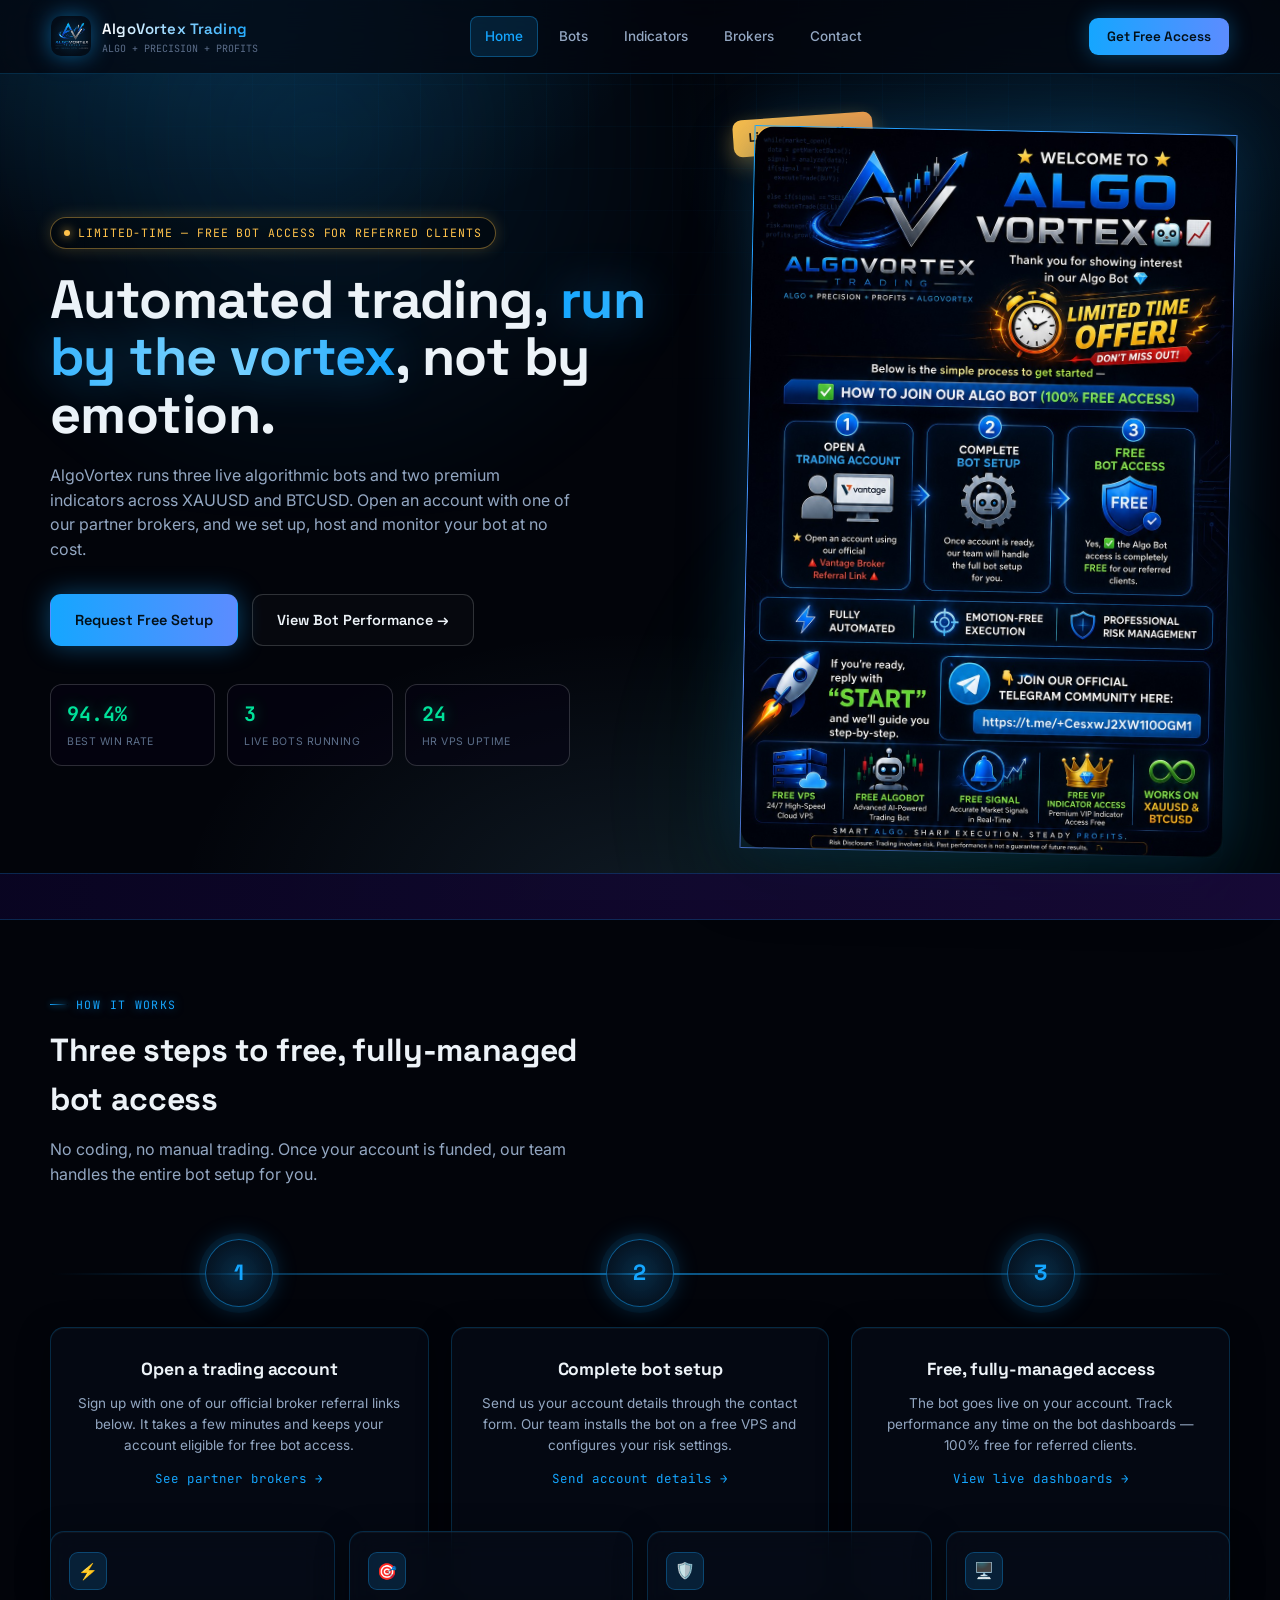
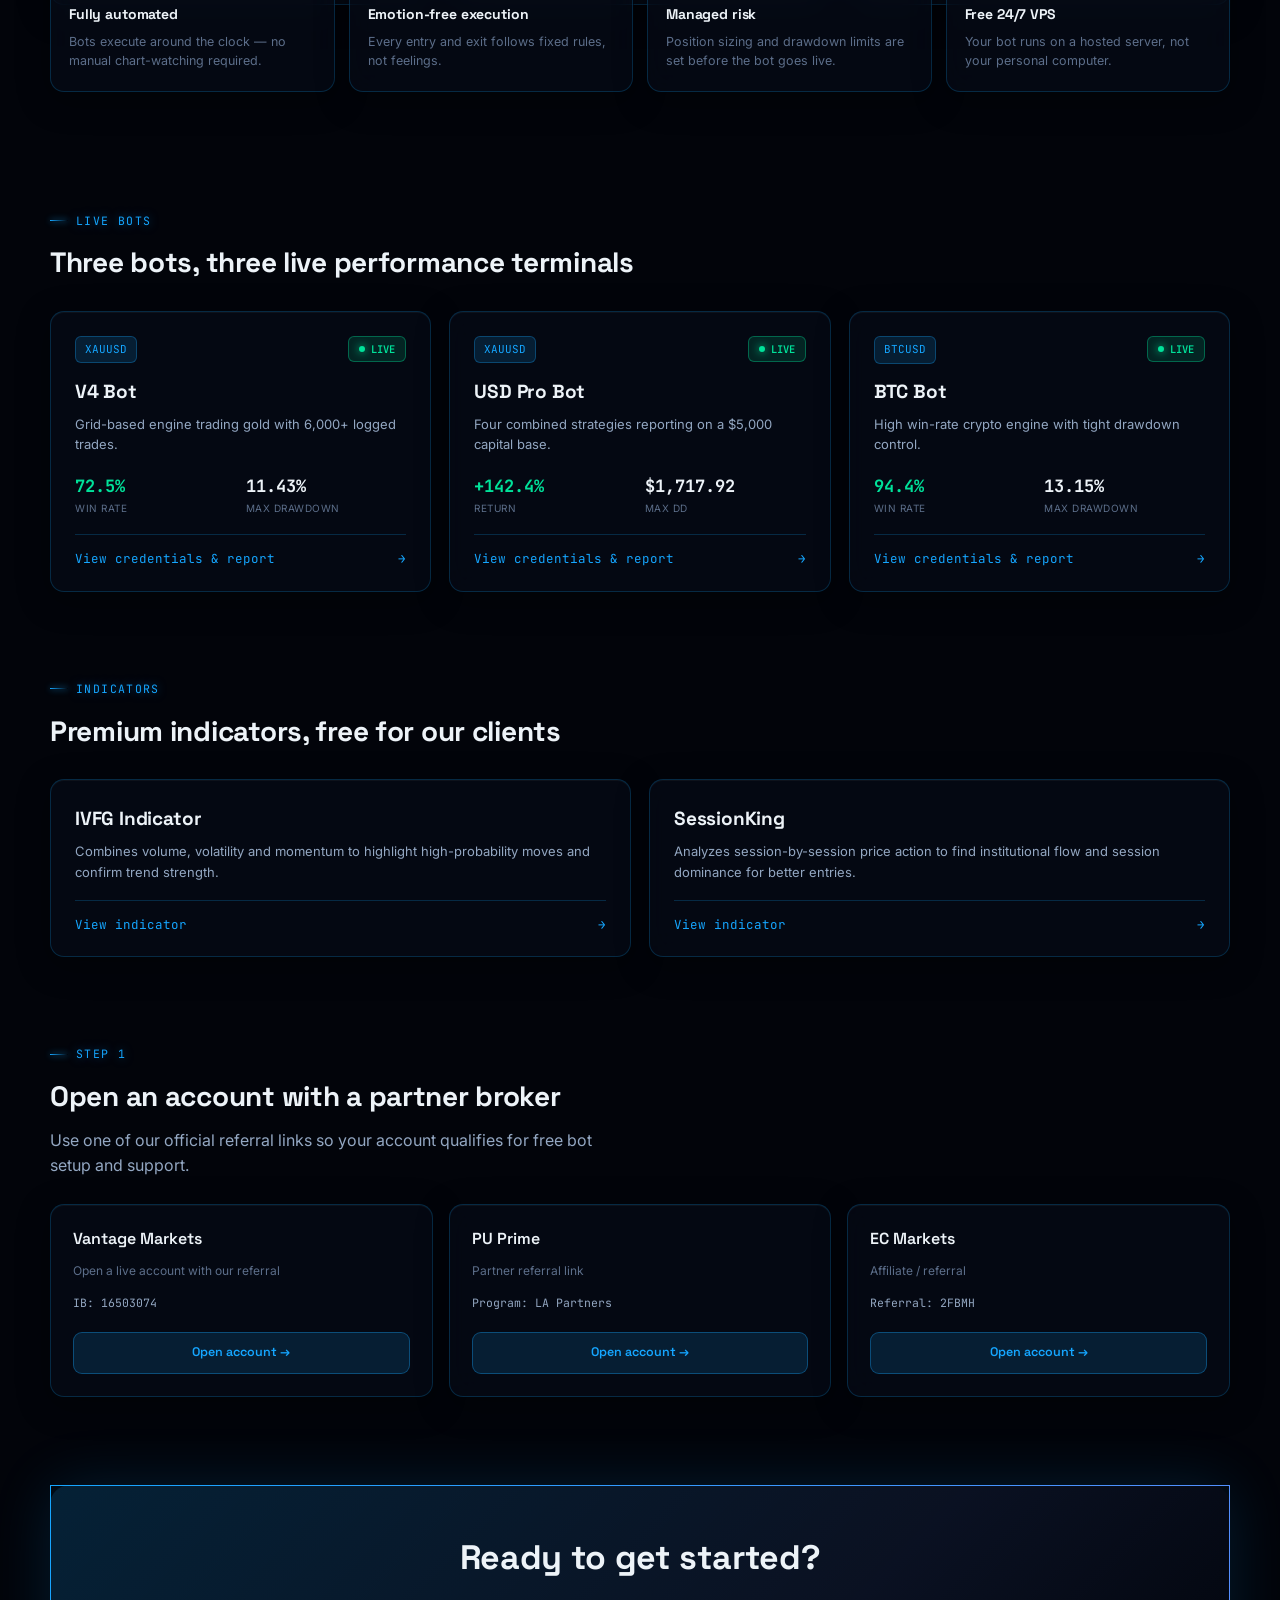
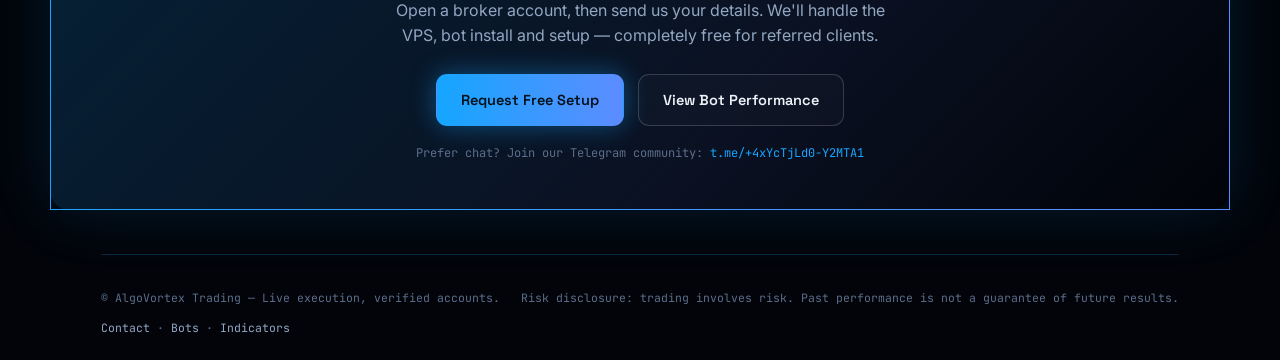
==== commit 74ff8b1d: "web complete" ====
--- a/index.html
+++ b/index.html
@@ -372,7 +372,7 @@
       <button class="btn btn-primary" onclick="openContact()">Request Free Setup</button>
       <a class="btn btn-ghost" href="bots.html">View Bot Performance</a>
     </div>
-    <div class="telegram-note">Prefer chat? Join our Telegram community: <a href="https://t.me/+CesxwJ2XW11OGM1" target="_blank" rel="noopener">t.me/+CesxwJ2XW11OGM1</a></div>
+    <div class="telegram-note">Prefer chat? Join our Telegram community: <a href="https://t.me/+4xYcTjLd0-Y2MTA1" target="_blank" rel="noopener">t.me/+4xYcTjLd0-Y2MTA1</a></div>
   </div>
 </section>
 
@@ -392,7 +392,7 @@
       <button class="modal-close" onclick="closeContact()" aria-label="Close">✕</button>
     </div>
     <div class="modal-body">
-      <iframe src="https://docs.google.com/forms/d/e/1FAIpQLSePcIQGl6onnGEYOl34PDg5glkpNa48JPurK2uollfFUHZbuA/viewform?embedded=true" title="AlgoVortex contact form">Loading…</iframe>
+      <iframe src="https://docs.google.com/forms/d/e/1FAIpQLSePcIQGl6onnGEYOl34PDg5glkpNa48JPurK2uollfFUHZbuA/viewform?usp=sharing&ouid=110026760683103648547" title="AlgoVortex contact form">Loading…</iframe>
     </div>
   </div>
 </div>
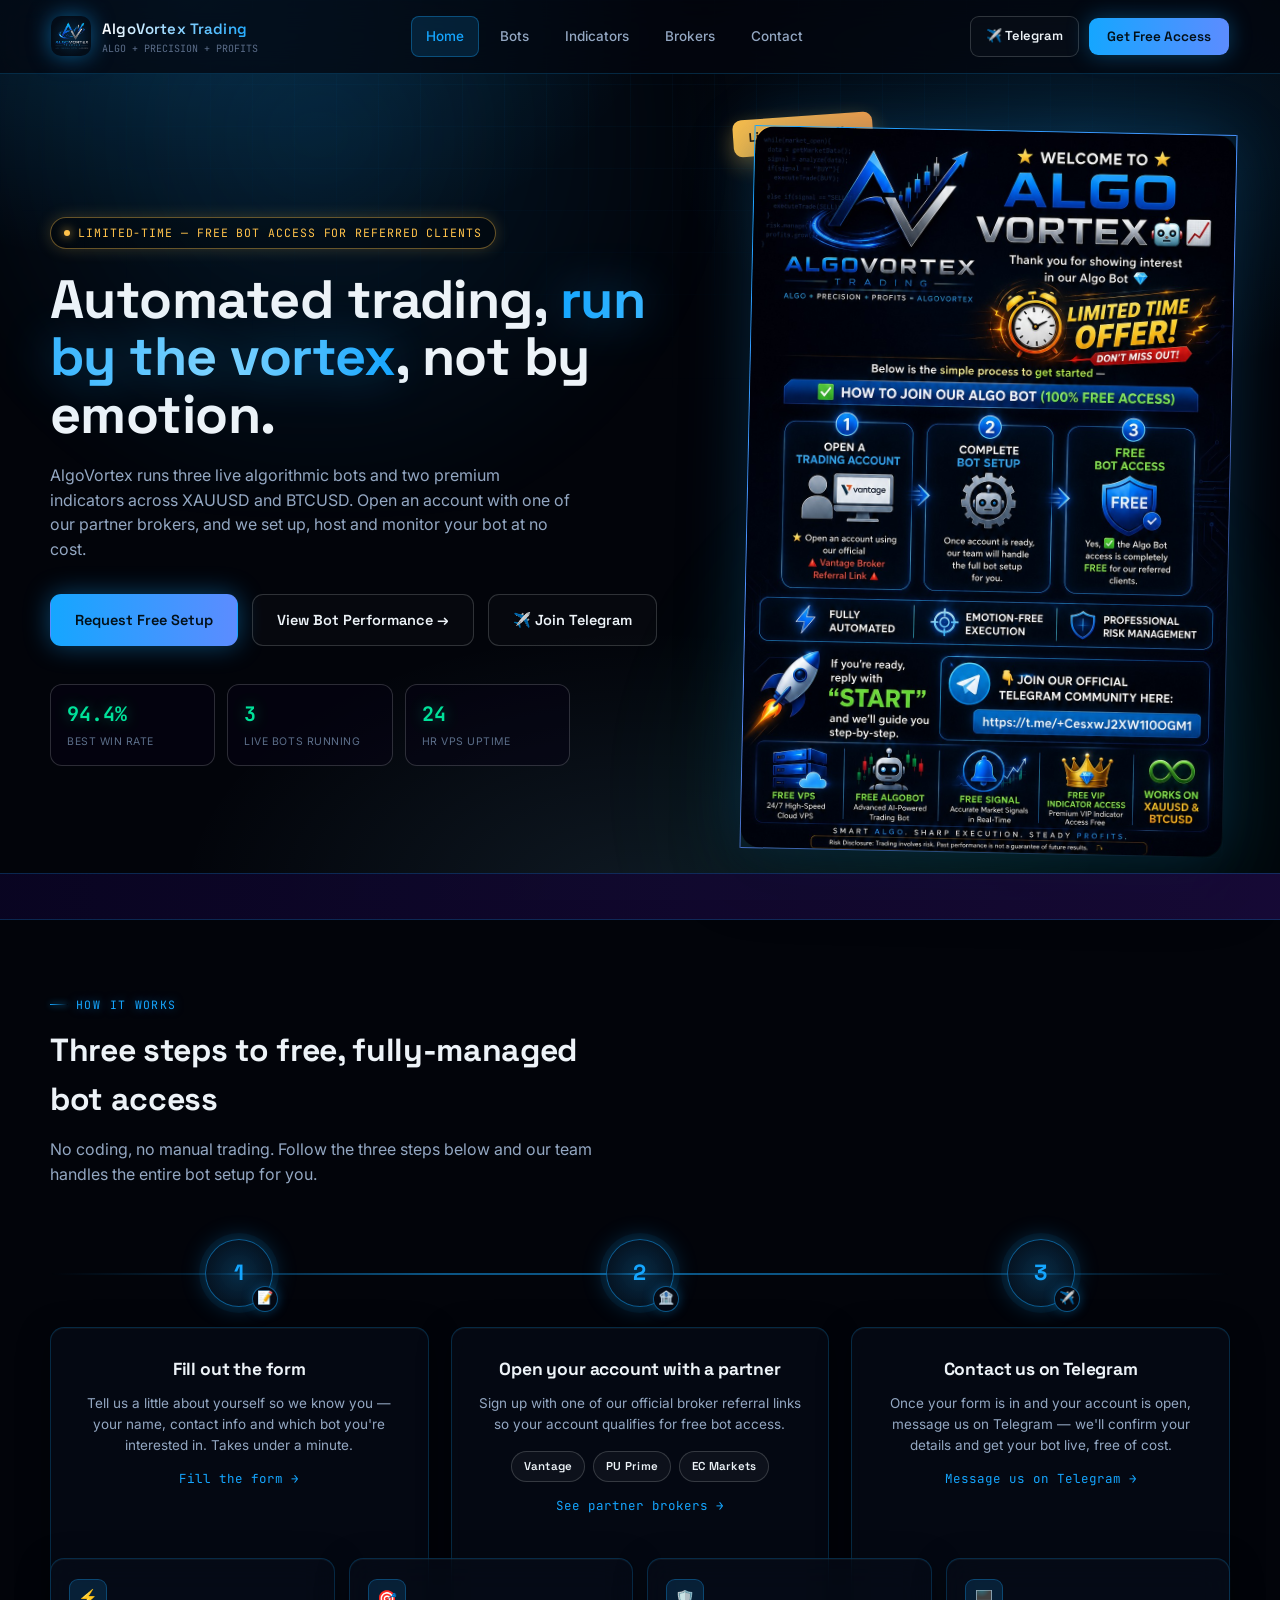
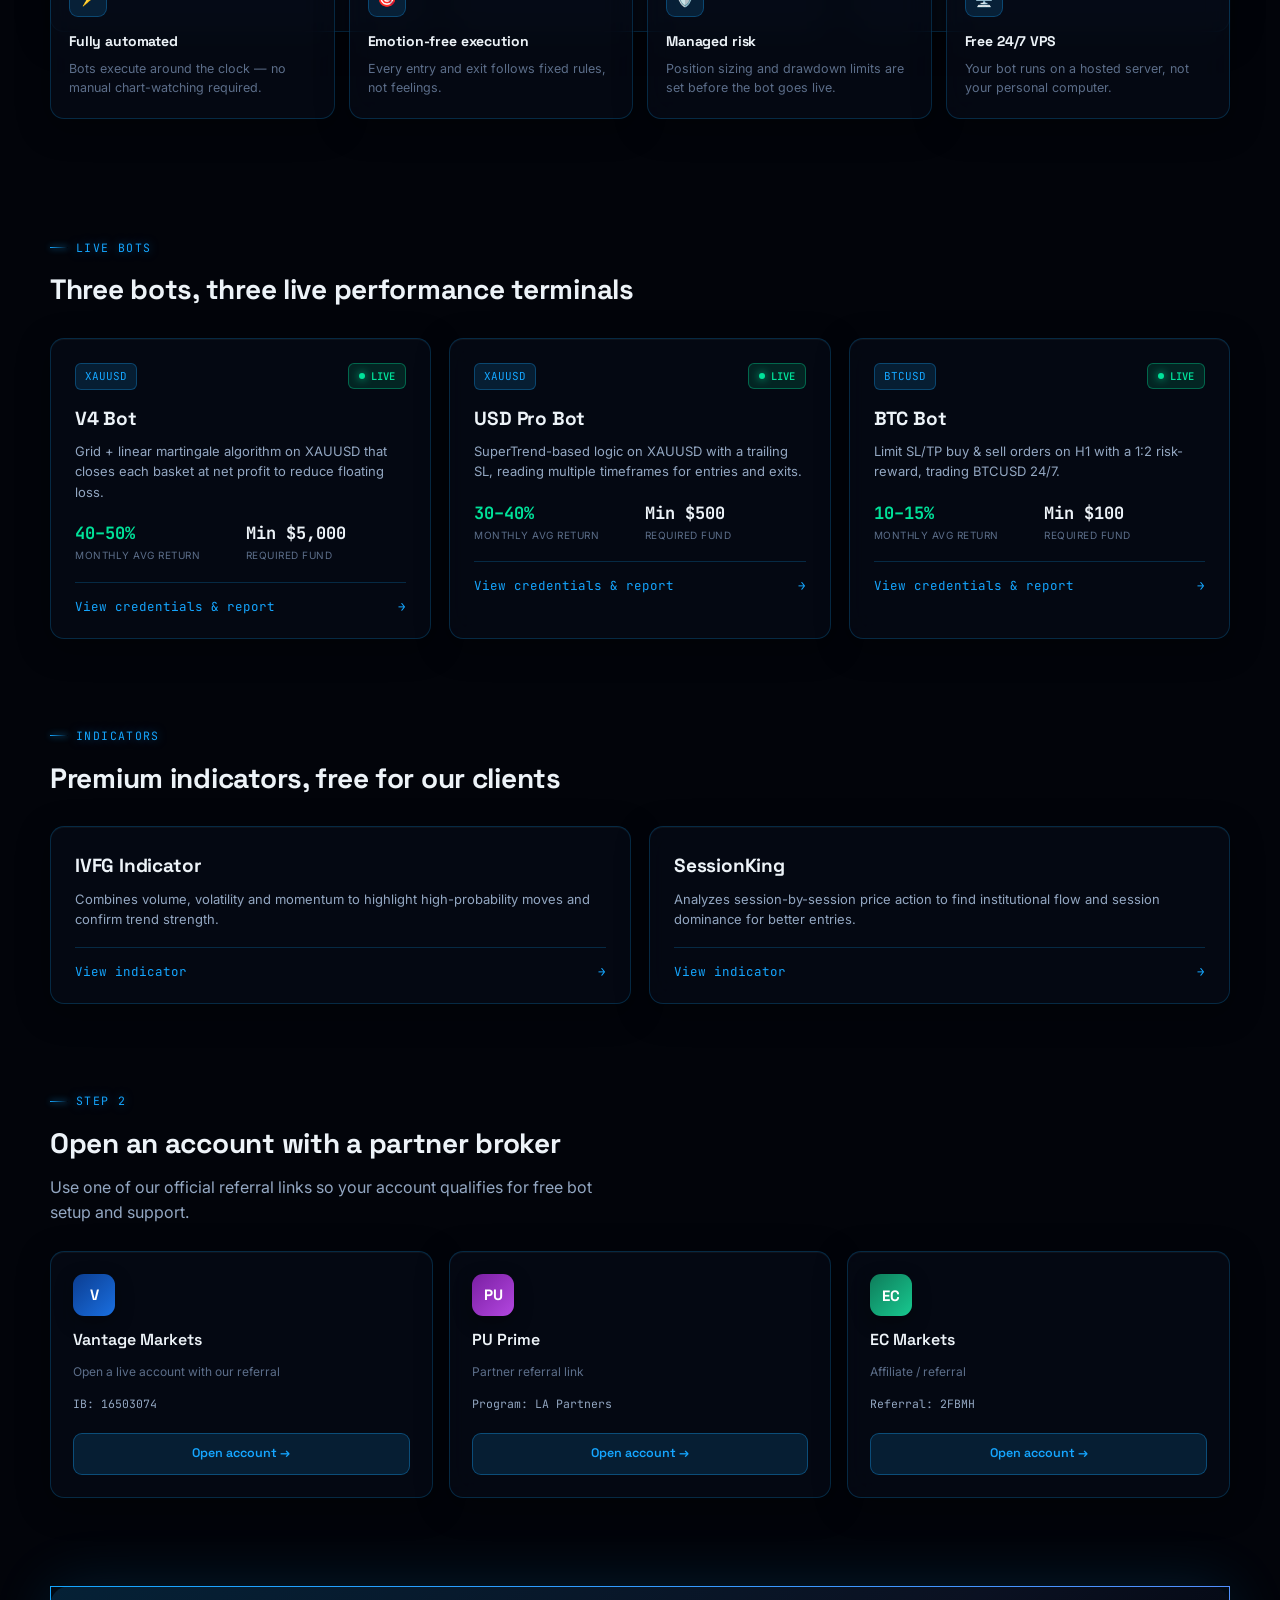
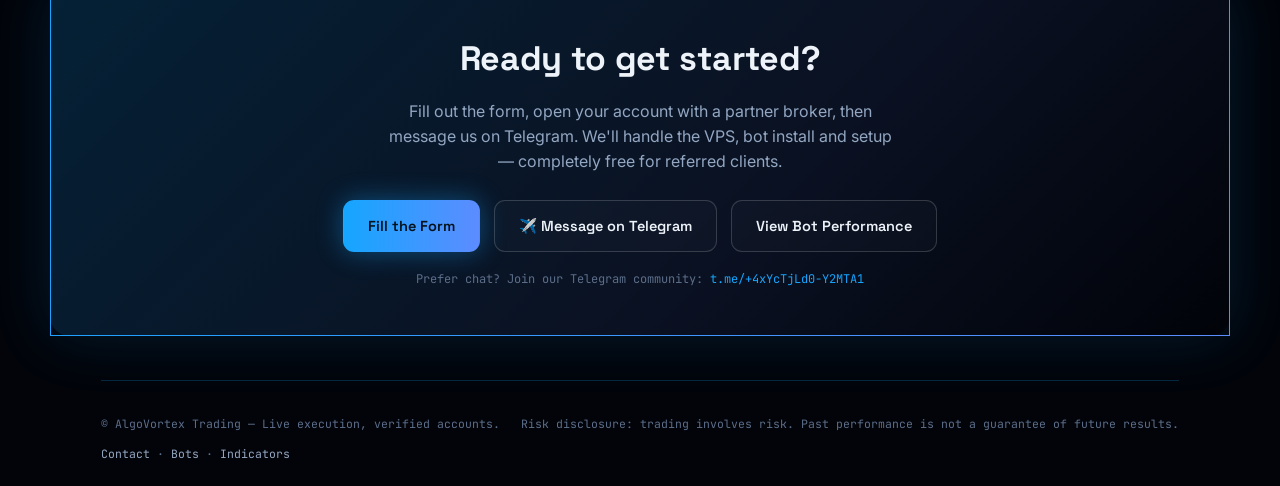
==== commit 71464c8c: "web complete" ====
--- a/index.html
+++ b/index.html
@@ -84,10 +84,14 @@
     animation:markPulse 3.4s ease-in-out infinite;
   }
   @keyframes markPulse{0%,100%{box-shadow:0 0 0 6px rgba(21,166,255,.06),0 0 24px rgba(21,166,255,.3);}50%{box-shadow:0 0 0 9px rgba(21,166,255,.1),0 0 34px rgba(21,166,255,.5);}}
+  .p-num{position:relative;}
+  .p-num-ic{position:absolute;bottom:-6px;right:-6px;width:26px;height:26px;border-radius:50%;background:var(--bg-1);border:1px solid rgba(21,166,255,.5);display:flex;align-items:center;justify-content:center;font-size:13px;box-shadow:0 0 12px rgba(21,166,255,.3);}
   .p-card{padding:28px 24px 26px;text-align:center;height:100%;}
   .p-card h3{font-size:17.5px;margin-bottom:10px;}
   .p-card p{color:var(--text-dim);font-size:13.5px;}
   .p-card .p-link{display:inline-block;margin-top:14px;font-size:12.5px;color:var(--btc);font-family:'JetBrains Mono',monospace;}
+  .p-broker-row{display:flex;justify-content:center;gap:8px;margin-top:16px;flex-wrap:wrap;}
+  .p-broker{font-family:'Space Grotesk',sans-serif;font-weight:600;font-size:11.5px;color:var(--text);background:rgba(255,255,255,.04);border:1px solid var(--border-2);padding:6px 12px;border-radius:20px;letter-spacing:.02em;}
 
   /* ============ FEATURE STRIP ============ */
   .feat-row{display:grid;grid-template-columns:repeat(4,1fr);gap:14px;margin-top:14px;}
@@ -116,6 +120,7 @@
   /* ============ BROKERS ============ */
   .broker-row{display:grid;grid-template-columns:repeat(3,1fr);gap:16px;}
   .broker{padding:22px 22px;display:flex;flex-direction:column;gap:10px;}
+  .broker .blogo{width:42px;height:42px;border-radius:11px;display:flex;align-items:center;justify-content:center;font-family:'Space Grotesk',sans-serif;font-weight:700;font-size:15px;color:#fff;box-shadow:0 6px 18px rgba(0,0,0,.35);margin-bottom:2px;}
   .broker .bname{font-family:'Space Grotesk',sans-serif;font-weight:600;font-size:16px;}
   .broker .bsub{font-size:12px;color:var(--text-faint);}
   .broker .bmeta{font-family:'JetBrains Mono',monospace;font-size:11.5px;color:var(--text-dim);margin-top:4px;}
@@ -181,7 +186,10 @@
     <a href="#brokers">Brokers</a>
     <a href="javascript:void(0)" onclick="openContact()">Contact</a>
   </nav>
-  <button class="nav-cta" onclick="openContact()">Get Free Access</button>
+  <div style="display:flex;align-items:center;gap:10px;">
+    <a class="btn-ghost" style="font-family:'Space Grotesk',sans-serif;font-weight:600;font-size:13px;padding:9px 15px;border-radius:9px;border:1px solid var(--border-2);display:inline-flex;align-items:center;gap:7px;" href="https://t.me/+4xYcTjLd0-Y2MTA1" target="_blank" rel="noopener">✈️ Telegram</a>
+    <button class="nav-cta" onclick="openContact()">Get Free Access</button>
+  </div>
   <button class="burger" onclick="document.querySelector('.nav-links').classList.toggle('mobile-open')" aria-label="Menu">☰</button>
 </header>
 
@@ -196,6 +204,7 @@
           Request Free Setup
         </button>
         <a class="btn btn-ghost" href="bots.html">View Bot Performance →</a>
+        <a class="btn btn-ghost" href="https://t.me/+4xYcTjLd0-Y2MTA1" target="_blank" rel="noopener">✈️ Join Telegram</a>
       </div>
       <div class="hero-stats">
         <div class="hstat"><div class="v" data-count="94.4" data-suffix="%">0%</div><div class="l">Best Win Rate</div></div>
@@ -228,33 +237,38 @@
 <section class="wrap section" id="process">
   <div class="kicker">How it works</div>
   <h2 style="font-size:clamp(24px,3vw,32px);max-width:560px;">Three steps to free, fully-managed bot access</h2>
-  <p style="color:var(--text-dim);margin-top:12px;max-width:560px;">No coding, no manual trading. Once your account is funded, our team handles the entire bot setup for you.</p>
+  <p style="color:var(--text-dim);margin-top:12px;max-width:560px;">No coding, no manual trading. Follow the three steps below and our team handles the entire bot setup for you.</p>
 
   <div class="process-wrap" data-reveal>
     <div class="process-line" data-reveal-line></div>
     <div class="process-grid">
       <div class="p-step" data-reveal-item>
-        <div class="p-num">1</div>
+        <div class="p-num">1<span class="p-num-ic">📝</span></div>
         <div class="panel p-card">
-          <h3>Open a trading account</h3>
-          <p>Sign up with one of our official broker referral links below. It takes a few minutes and keeps your account eligible for free bot access.</p>
+          <h3>Fill out the form</h3>
+          <p>Tell us a little about yourself so we know you — your name, contact info and which bot you're interested in. Takes under a minute.</p>
+          <a class="p-link" href="javascript:void(0)" onclick="openContact()">Fill the form →</a>
+        </div>
+      </div>
+      <div class="p-step" data-reveal-item>
+        <div class="p-num">2<span class="p-num-ic">🏦</span></div>
+        <div class="panel p-card">
+          <h3>Open your account with a partner</h3>
+          <p>Sign up with one of our official broker referral links so your account qualifies for free bot access.</p>
+          <div class="p-broker-row">
+            <span class="p-broker">Vantage</span>
+            <span class="p-broker">PU Prime</span>
+            <span class="p-broker">EC Markets</span>
+          </div>
           <a class="p-link" href="#brokers">See partner brokers →</a>
         </div>
       </div>
       <div class="p-step" data-reveal-item>
-        <div class="p-num">2</div>
+        <div class="p-num">3<span class="p-num-ic">✈️</span></div>
         <div class="panel p-card">
-          <h3>Complete bot setup</h3>
-          <p>Send us your account details through the contact form. Our team installs the bot on a free VPS and configures your risk settings.</p>
-          <a class="p-link" href="javascript:void(0)" onclick="openContact()">Send account details →</a>
-        </div>
-      </div>
-      <div class="p-step" data-reveal-item>
-        <div class="p-num">3</div>
-        <div class="panel p-card">
-          <h3>Free, fully-managed access</h3>
-          <p>The bot goes live on your account. Track performance any time on the bot dashboards — 100% free for referred clients.</p>
-          <a class="p-link" href="bots.html">View live dashboards →</a>
+          <h3>Contact us on Telegram</h3>
+          <p>Once your form is in and your account is open, message us on Telegram — we'll confirm your details and get your bot live, free of cost.</p>
+          <a class="p-link" href="https://t.me/+4xYcTjLd0-Y2MTA1" target="_blank" rel="noopener">Message us on Telegram →</a>
         </div>
       </div>
     </div>
@@ -291,30 +305,30 @@
     <div class="panel card">
       <div class="card-top"><span class="pair-tag">XAUUSD</span><span class="badge-live"><span class="d"></span>LIVE</span></div>
       <h3>V4 Bot</h3>
-      <div class="desc">Grid-based engine trading gold with 6,000+ logged trades.</div>
+      <div class="desc">Grid + linear martingale algorithm on XAUUSD that closes each basket at net profit to reduce floating loss.</div>
       <div class="metrics">
-        <div class="m"><div class="v green">72.5%</div><div class="l">Win rate</div></div>
-        <div class="m"><div class="v">11.43%</div><div class="l">Max drawdown</div></div>
+        <div class="m"><div class="v green">40–50%</div><div class="l">Monthly avg return</div></div>
+        <div class="m"><div class="v">Min $5,000</div><div class="l">Required fund</div></div>
       </div>
       <a class="card-link" href="bots.html#v4">View credentials &amp; report <span>→</span></a>
     </div>
     <div class="panel card">
       <div class="card-top"><span class="pair-tag">XAUUSD</span><span class="badge-live"><span class="d"></span>LIVE</span></div>
       <h3>USD Pro Bot</h3>
-      <div class="desc">Four combined strategies reporting on a $5,000 capital base.</div>
+      <div class="desc">SuperTrend-based logic on XAUUSD with a trailing SL, reading multiple timeframes for entries and exits.</div>
       <div class="metrics">
-        <div class="m"><div class="v green">+142.4%</div><div class="l">Return</div></div>
-        <div class="m"><div class="v">$1,717.92</div><div class="l">Max DD</div></div>
+        <div class="m"><div class="v green">30–40%</div><div class="l">Monthly avg return</div></div>
+        <div class="m"><div class="v">Min $500</div><div class="l">Required fund</div></div>
       </div>
       <a class="card-link" href="bots.html#usd">View credentials &amp; report <span>→</span></a>
     </div>
     <div class="panel card">
       <div class="card-top"><span class="pair-tag">BTCUSD</span><span class="badge-live"><span class="d"></span>LIVE</span></div>
       <h3>BTC Bot</h3>
-      <div class="desc">High win-rate crypto engine with tight drawdown control.</div>
+      <div class="desc">Limit SL/TP buy &amp; sell orders on H1 with a 1:2 risk-reward, trading BTCUSD 24/7.</div>
       <div class="metrics">
-        <div class="m"><div class="v green">94.4%</div><div class="l">Win rate</div></div>
-        <div class="m"><div class="v">13.15%</div><div class="l">Max drawdown</div></div>
+        <div class="m"><div class="v green">10–15%</div><div class="l">Monthly avg return</div></div>
+        <div class="m"><div class="v">Min $100</div><div class="l">Required fund</div></div>
       </div>
       <a class="card-link" href="bots.html#btc">View credentials &amp; report <span>→</span></a>
     </div>
@@ -339,23 +353,26 @@
 </section>
 
 <section class="wrap section-tight" id="brokers">
-  <div class="kicker">Step 1</div>
+  <div class="kicker">Step 2</div>
   <h2 style="font-size:clamp(22px,3vw,28px);">Open an account with a partner broker</h2>
   <p style="color:var(--text-dim);margin-top:10px;max-width:560px;">Use one of our official referral links so your account qualifies for free bot setup and support.</p>
   <div class="broker-row" style="margin-top:26px;">
     <div class="panel broker">
+      <div class="blogo" style="background:linear-gradient(135deg,#0B3D91,#1A6FE0);">V</div>
       <div class="bname">Vantage Markets</div>
       <div class="bsub">Open a live account with our referral</div>
       <div class="bmeta">IB: 16503074</div>
       <a class="bbtn" href="https://www.vantagemarkets.com/open-live-account/?affid=MTY1MDMwNzQ=&invitecode=Algovortex" target="_blank" rel="noopener">Open account →</a>
     </div>
     <div class="panel broker">
+      <div class="blogo" style="background:linear-gradient(135deg,#7A1FA2,#B347E0);">PU</div>
       <div class="bname">PU Prime</div>
       <div class="bsub">Partner referral link</div>
       <div class="bmeta">Program: LA Partners</div>
       <a class="bbtn" href="https://puvip.co/la-partners/ALGOVORTEX" target="_blank" rel="noopener">Open account →</a>
     </div>
     <div class="panel broker">
+      <div class="blogo" style="background:linear-gradient(135deg,#0E7C5A,#18C990);">EC</div>
       <div class="bname">EC Markets</div>
       <div class="bsub">Affiliate / referral</div>
       <div class="bmeta">Referral: 2FBMH</div>
@@ -367,9 +384,10 @@
 <section class="wrap section-tight">
   <div class="cta-band">
     <h2>Ready to get started?</h2>
-    <p>Open a broker account, then send us your details. We'll handle the VPS, bot install and setup — completely free for referred clients.</p>
+    <p>Fill out the form, open your account with a partner broker, then message us on Telegram. We'll handle the VPS, bot install and setup — completely free for referred clients.</p>
     <div class="cta-row">
-      <button class="btn btn-primary" onclick="openContact()">Request Free Setup</button>
+      <button class="btn btn-primary" onclick="openContact()">Fill the Form</button>
+      <a class="btn btn-ghost" href="https://t.me/+4xYcTjLd0-Y2MTA1" target="_blank" rel="noopener">✈️ Message on Telegram</a>
       <a class="btn btn-ghost" href="bots.html">View Bot Performance</a>
     </div>
     <div class="telegram-note">Prefer chat? Join our Telegram community: <a href="https://t.me/+4xYcTjLd0-Y2MTA1" target="_blank" rel="noopener">t.me/+4xYcTjLd0-Y2MTA1</a></div>
@@ -392,7 +410,7 @@
       <button class="modal-close" onclick="closeContact()" aria-label="Close">✕</button>
     </div>
     <div class="modal-body">
-      <iframe src="https://docs.google.com/forms/d/e/1FAIpQLSePcIQGl6onnGEYOl34PDg5glkpNa48JPurK2uollfFUHZbuA/viewform?usp=sharing&ouid=110026760683103648547" title="AlgoVortex contact form">Loading…</iframe>
+      <iframe src="https://docs.google.com/forms/d/e/1FAIpQLSePcIQGl6onnGEYOl34PDg5glkpNa48JPurK2uollfFUHZbuA/viewform?embedded=true" title="AlgoVortex contact form">Loading…</iframe>
     </div>
   </div>
 </div>
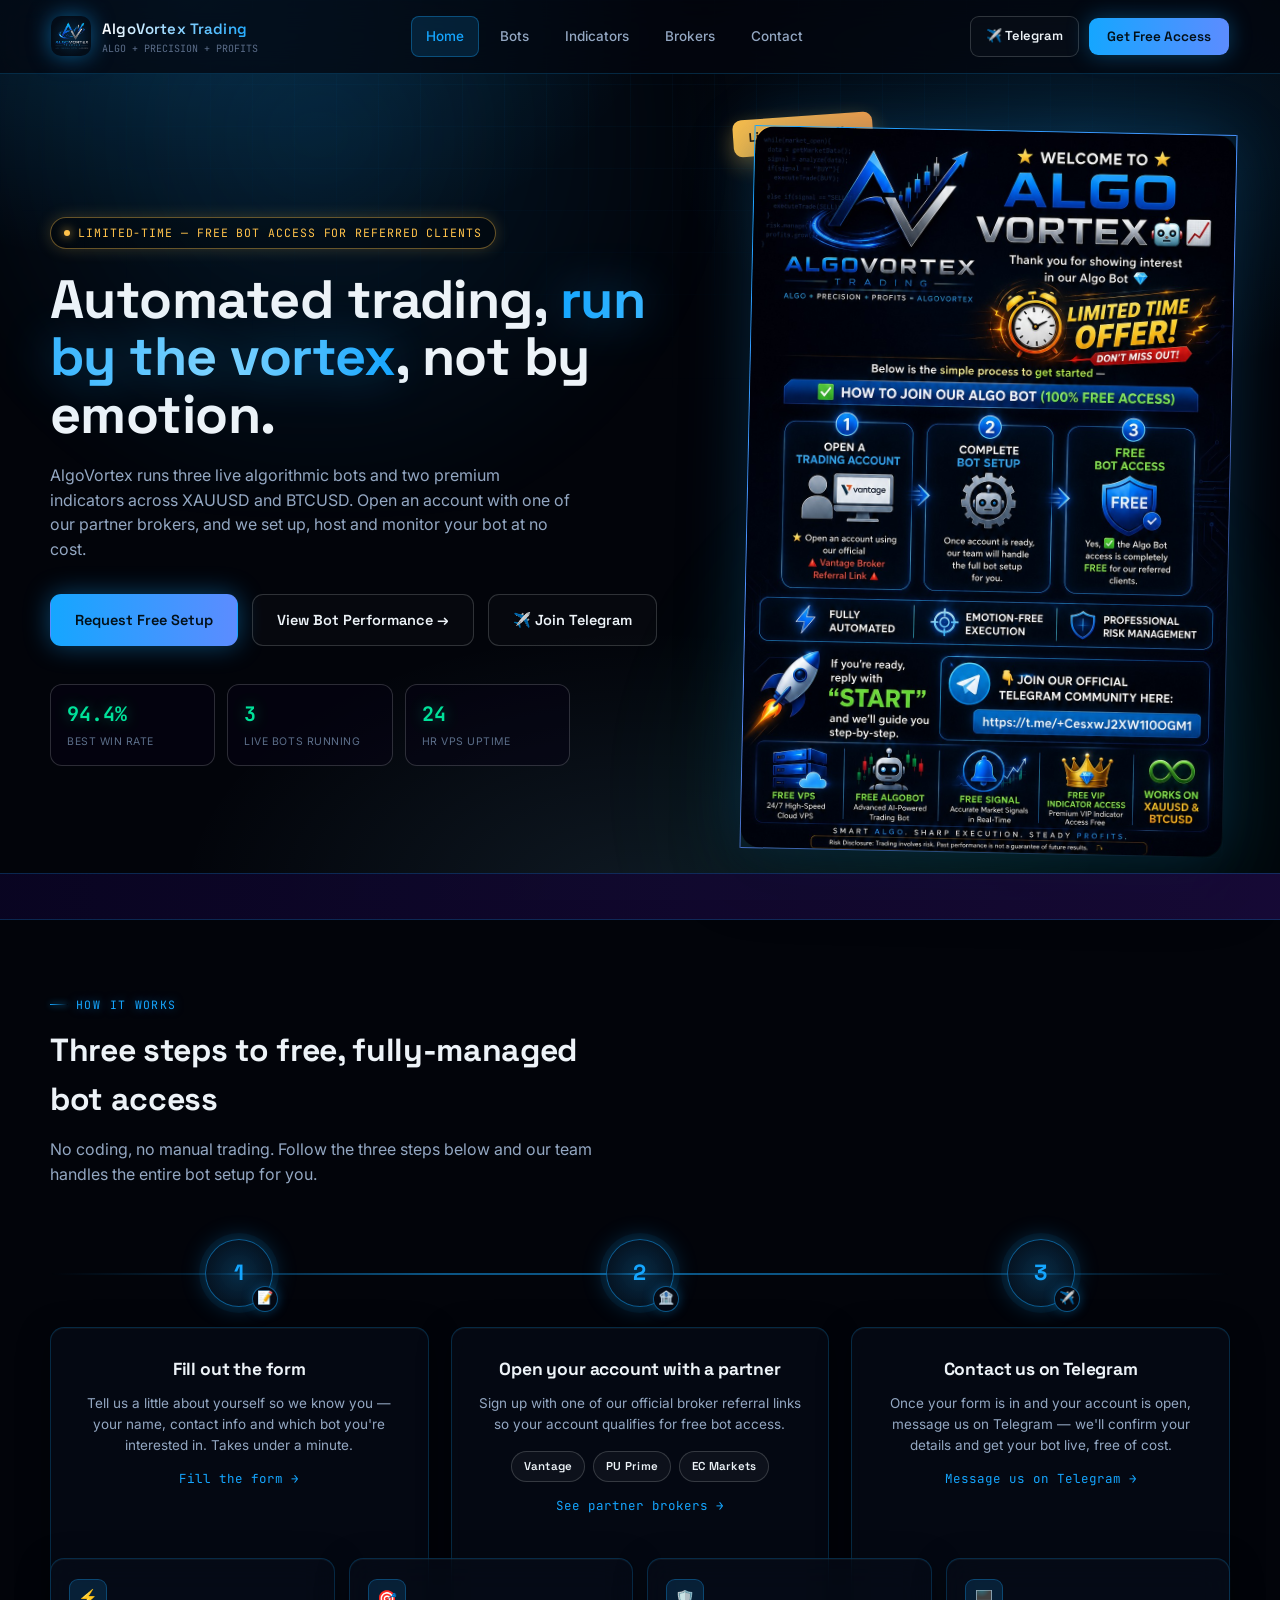
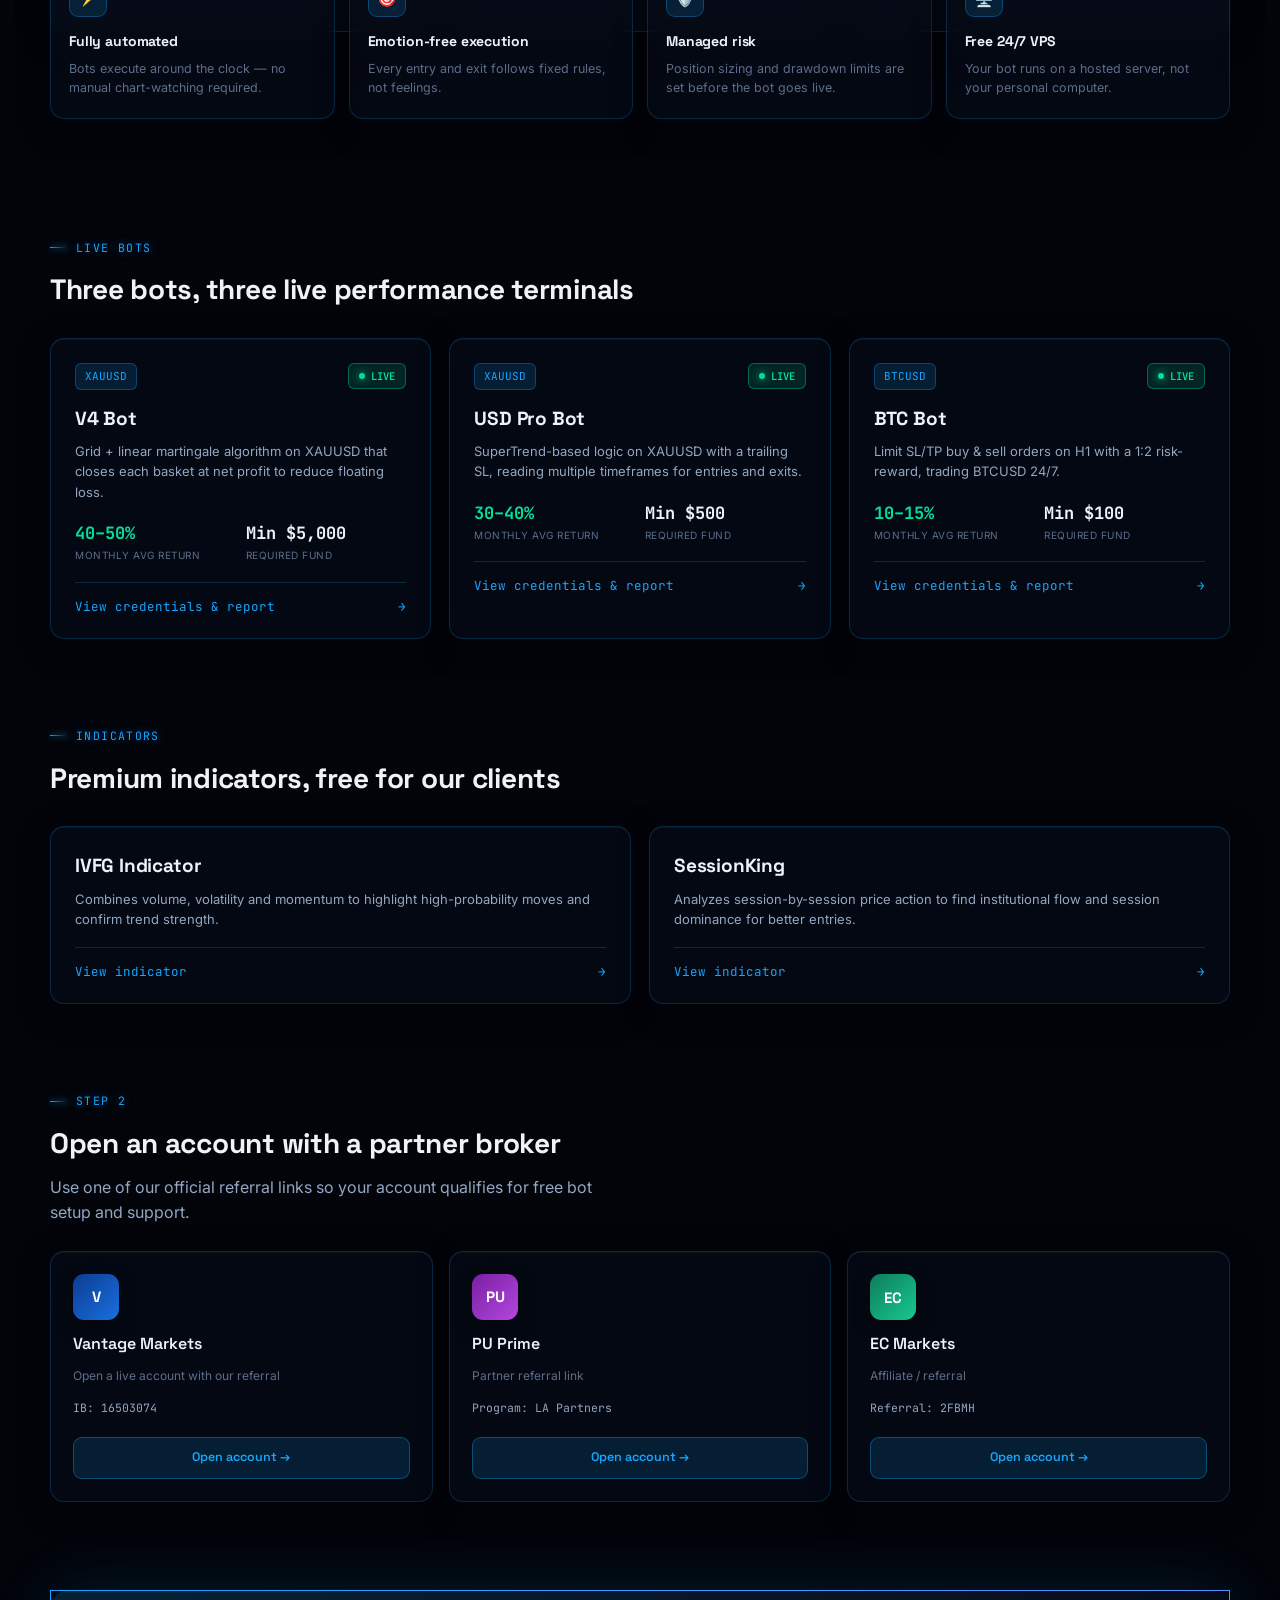
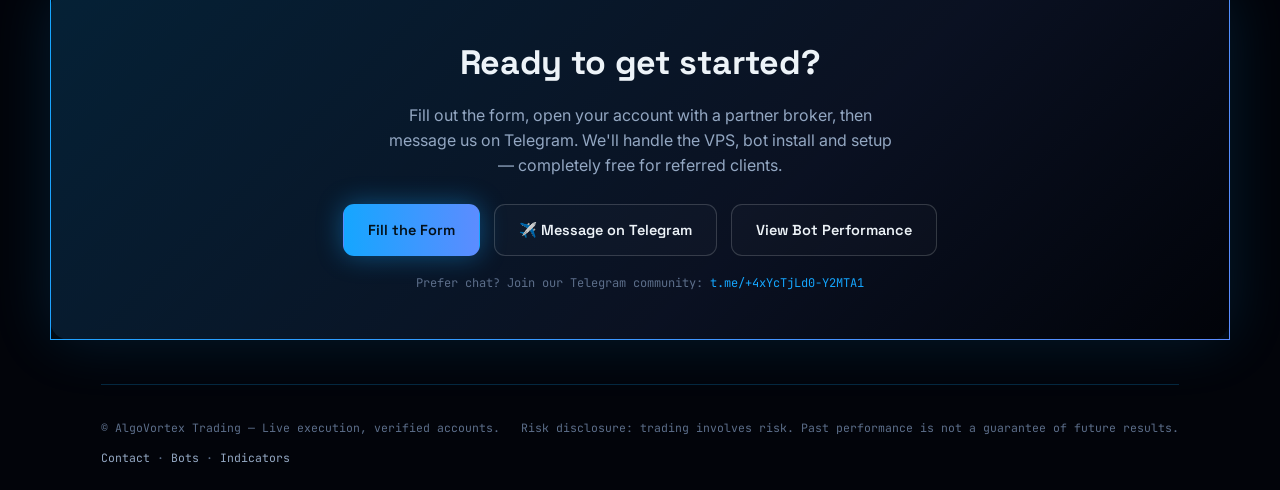
==== commit 451bfe2d: "web complete" ====
--- a/index.html
+++ b/index.html
@@ -120,7 +120,9 @@
   /* ============ BROKERS ============ */
   .broker-row{display:grid;grid-template-columns:repeat(3,1fr);gap:16px;}
   .broker{padding:22px 22px;display:flex;flex-direction:column;gap:10px;}
-  .broker .blogo{width:42px;height:42px;border-radius:11px;display:flex;align-items:center;justify-content:center;font-family:'Space Grotesk',sans-serif;font-weight:700;font-size:15px;color:#fff;box-shadow:0 6px 18px rgba(0,0,0,.35);margin-bottom:2px;}
+  .broker .blogo{width:46px;height:46px;border-radius:11px;display:flex;align-items:center;justify-content:center;font-family:'Space Grotesk',sans-serif;font-weight:700;font-size:15px;color:#fff;box-shadow:0 6px 18px rgba(0,0,0,.35);margin-bottom:2px;overflow:hidden;}
+  .broker .blogo-img{padding:7px;}
+  .broker .blogo-img img{width:100%;height:100%;object-fit:contain;}
   .broker .bname{font-family:'Space Grotesk',sans-serif;font-weight:600;font-size:16px;}
   .broker .bsub{font-size:12px;color:var(--text-faint);}
   .broker .bmeta{font-family:'JetBrains Mono',monospace;font-size:11.5px;color:var(--text-dim);margin-top:4px;}
@@ -166,6 +168,34 @@
     .process-line{display:none;}
     .hero-stats{grid-template-columns:repeat(3,1fr);}
   }
+
+  /* ============ MOBILE NAV (fix) ============ */
+  .nav-backdrop{position:fixed;inset:0;background:rgba(2,4,10,.6);backdrop-filter:blur(3px);z-index:59;opacity:0;pointer-events:none;transition:opacity .25s ease;}
+  .nav-backdrop.open{opacity:1;pointer-events:auto;}
+  .burger{position:relative;z-index:61;}
+  .burger .bx{position:relative;width:16px;height:12px;display:block;margin:0 auto;}
+  .burger .bx span{position:absolute;left:0;right:0;height:2px;background:currentColor;border-radius:2px;transition:transform .25s ease,opacity .2s ease,top .25s ease;}
+  .burger .bx span:nth-child(1){top:0;}
+  .burger .bx span:nth-child(2){top:5px;}
+  .burger .bx span:nth-child(3){top:10px;}
+  .burger.open .bx span:nth-child(1){top:5px;transform:rotate(45deg);}
+  .burger.open .bx span:nth-child(2){opacity:0;}
+  .burger.open .bx span:nth-child(3){top:5px;transform:rotate(-45deg);}
+  @media (max-width:860px){
+    .nav-links{
+      display:flex !important;flex-direction:column;align-items:stretch;gap:4px;
+      position:fixed;top:0;right:0;height:100vh;width:min(78vw,300px);
+      background:linear-gradient(160deg, rgba(8,12,26,.98), rgba(5,8,18,.98));
+      border-left:1px solid var(--border);
+      padding:88px 20px 28px;z-index:60;
+      transform:translateX(100%);transition:transform .3s ease;
+      box-shadow:-20px 0 60px rgba(0,0,0,.5);
+      overflow-y:auto;
+    }
+    .nav-links.mobile-open{transform:translateX(0);}
+    .nav-links a{padding:13px 14px;font-size:15px;border-radius:9px;border:1px solid var(--border-2);}
+    .nav-links a.current{border-color:rgba(21,166,255,.35);}
+  }
 </style>
 </head>
 <body>
@@ -179,19 +209,22 @@
       <div class="brand-sub">ALGO + PRECISION + PROFITS</div>
     </div>
   </a>
-  <nav class="nav-links">
+  <nav class="nav-links" id="navLinks">
     <a href="index.html" class="current">Home</a>
     <a href="bots.html">Bots</a>
     <a href="indicators.html">Indicators</a>
     <a href="#brokers">Brokers</a>
-    <a href="javascript:void(0)" onclick="openContact()">Contact</a>
+    <a href="javascript:void(0)" onclick="openContact();closeMenu();">Contact</a>
   </nav>
   <div style="display:flex;align-items:center;gap:10px;">
     <a class="btn-ghost" style="font-family:'Space Grotesk',sans-serif;font-weight:600;font-size:13px;padding:9px 15px;border-radius:9px;border:1px solid var(--border-2);display:inline-flex;align-items:center;gap:7px;" href="https://t.me/+4xYcTjLd0-Y2MTA1" target="_blank" rel="noopener">✈️ Telegram</a>
     <button class="nav-cta" onclick="openContact()">Get Free Access</button>
   </div>
-  <button class="burger" onclick="document.querySelector('.nav-links').classList.toggle('mobile-open')" aria-label="Menu">☰</button>
+  <button class="burger" id="burgerBtn" onclick="toggleMenu()" aria-label="Menu" aria-expanded="false" aria-controls="navLinks">
+    <span class="bx"><span></span><span></span><span></span></span>
+  </button>
 </header>
+<div class="nav-backdrop" id="navBackdrop" onclick="closeMenu()"></div>
 
 <main class="wrap hero">
   <div class="hero-grid">
@@ -358,21 +391,21 @@
   <p style="color:var(--text-dim);margin-top:10px;max-width:560px;">Use one of our official referral links so your account qualifies for free bot setup and support.</p>
   <div class="broker-row" style="margin-top:26px;">
     <div class="panel broker">
-      <div class="blogo" style="background:linear-gradient(135deg,#0B3D91,#1A6FE0);">V</div>
+      <div class="blogo blogo-img" style="background:#fff;"><img src="https://logo.clearbit.com/vantagemarkets.com?size=80" alt="Vantage Markets logo" loading="lazy" onerror="this.parentElement.classList.remove('blogo-img');this.parentElement.style.background='linear-gradient(135deg,#0B3D91,#1A6FE0)';this.replaceWith(Object.assign(document.createElement('span'),{textContent:'V'}));"></div>
       <div class="bname">Vantage Markets</div>
       <div class="bsub">Open a live account with our referral</div>
       <div class="bmeta">IB: 16503074</div>
       <a class="bbtn" href="https://www.vantagemarkets.com/open-live-account/?affid=MTY1MDMwNzQ=&invitecode=Algovortex" target="_blank" rel="noopener">Open account →</a>
     </div>
     <div class="panel broker">
-      <div class="blogo" style="background:linear-gradient(135deg,#7A1FA2,#B347E0);">PU</div>
+      <div class="blogo blogo-img" style="background:#fff;"><img src="https://logo.clearbit.com/puprime.com?size=80" alt="PU Prime logo" loading="lazy" onerror="this.parentElement.classList.remove('blogo-img');this.parentElement.style.background='linear-gradient(135deg,#7A1FA2,#B347E0)';this.replaceWith(Object.assign(document.createElement('span'),{textContent:'PU'}));"></div>
       <div class="bname">PU Prime</div>
       <div class="bsub">Partner referral link</div>
       <div class="bmeta">Program: LA Partners</div>
       <a class="bbtn" href="https://puvip.co/la-partners/ALGOVORTEX" target="_blank" rel="noopener">Open account →</a>
     </div>
     <div class="panel broker">
-      <div class="blogo" style="background:linear-gradient(135deg,#0E7C5A,#18C990);">EC</div>
+      <div class="blogo blogo-img" style="background:#fff;"><img src="https://logo.clearbit.com/ecmarkets.com?size=80" alt="EC Markets logo" loading="lazy" onerror="this.parentElement.classList.remove('blogo-img');this.parentElement.style.background='linear-gradient(135deg,#0E7C5A,#18C990)';this.replaceWith(Object.assign(document.createElement('span'),{textContent:'EC'}));"></div>
       <div class="bname">EC Markets</div>
       <div class="bsub">Affiliate / referral</div>
       <div class="bmeta">Referral: 2FBMH</div>
@@ -418,7 +451,28 @@
 <script>
   function openContact(){document.getElementById('contactModal').classList.add('open');document.body.style.overflow='hidden';}
   function closeContact(){document.getElementById('contactModal').classList.remove('open');document.body.style.overflow='';}
-  document.addEventListener('keydown',e=>{if(e.key==='Escape')closeContact();});
+
+  // Mobile nav menu
+  const navLinks = document.getElementById('navLinks');
+  const burgerBtn = document.getElementById('burgerBtn');
+  const navBackdrop = document.getElementById('navBackdrop');
+  function toggleMenu(){ navLinks.classList.contains('mobile-open') ? closeMenu() : openMenu(); }
+  function openMenu(){
+    navLinks.classList.add('mobile-open');
+    burgerBtn.classList.add('open');
+    burgerBtn.setAttribute('aria-expanded','true');
+    navBackdrop.classList.add('open');
+    document.body.style.overflow='hidden';
+  }
+  function closeMenu(){
+    navLinks.classList.remove('mobile-open');
+    burgerBtn.classList.remove('open');
+    burgerBtn.setAttribute('aria-expanded','false');
+    navBackdrop.classList.remove('open');
+    if(!document.getElementById('contactModal').classList.contains('open')) document.body.style.overflow='';
+  }
+  navLinks.querySelectorAll('a').forEach(a=>a.addEventListener('click',closeMenu));
+  document.addEventListener('keydown',e=>{if(e.key==='Escape'){closeContact();closeMenu();}});
 
   // Reveal process steps + counters on scroll
   const io = new IntersectionObserver((entries)=>{
